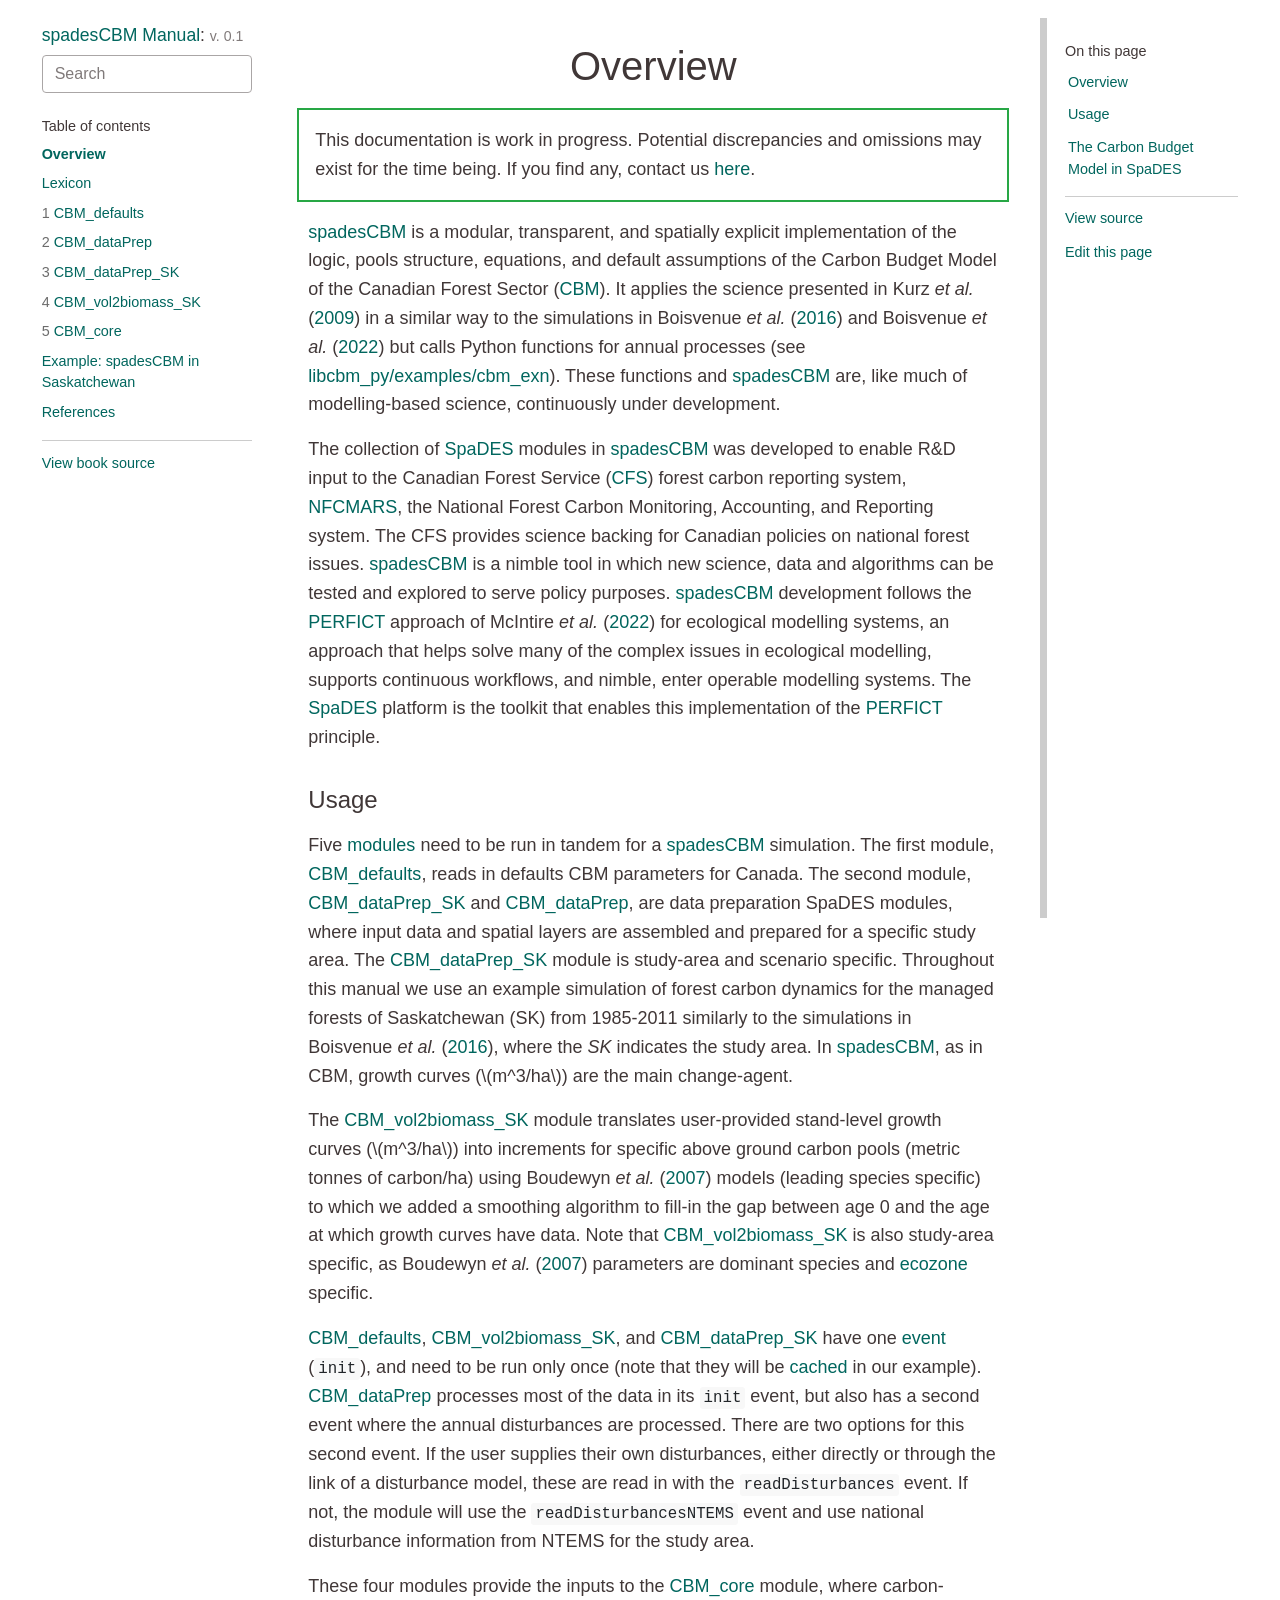
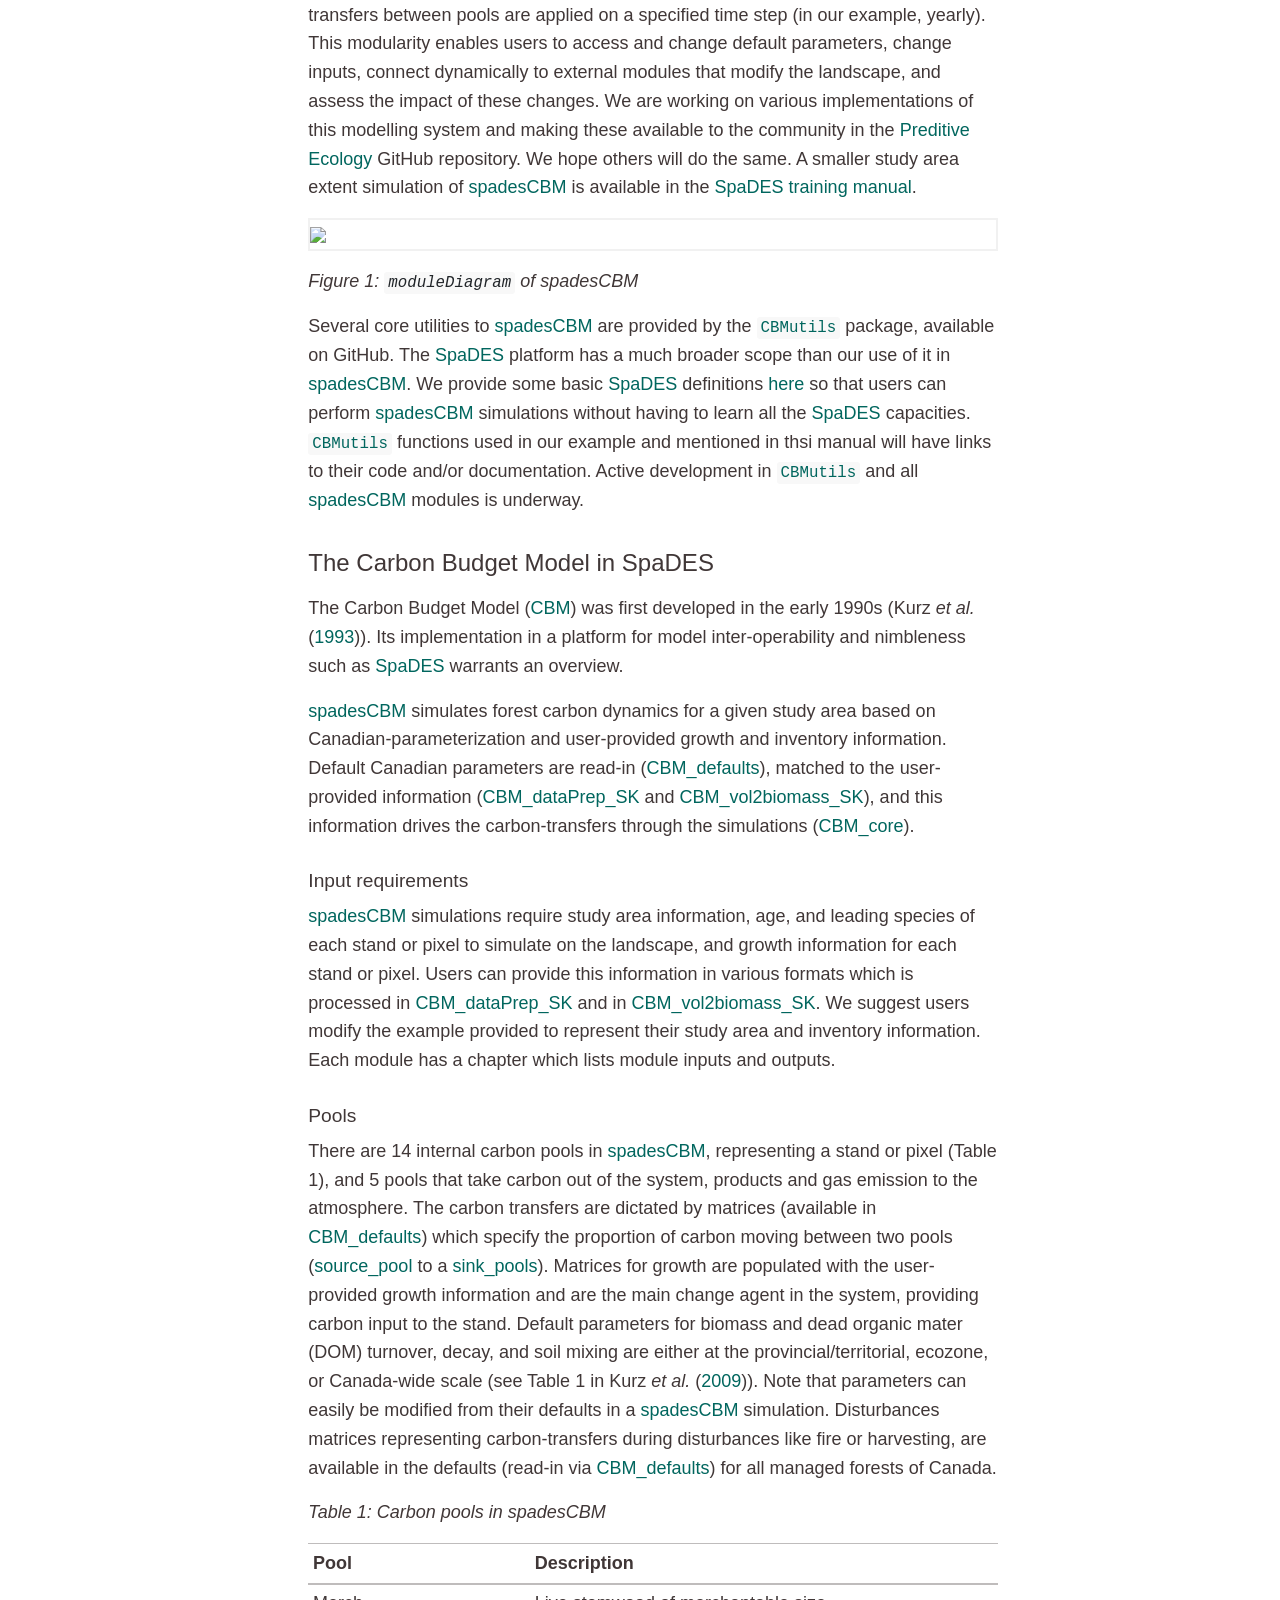
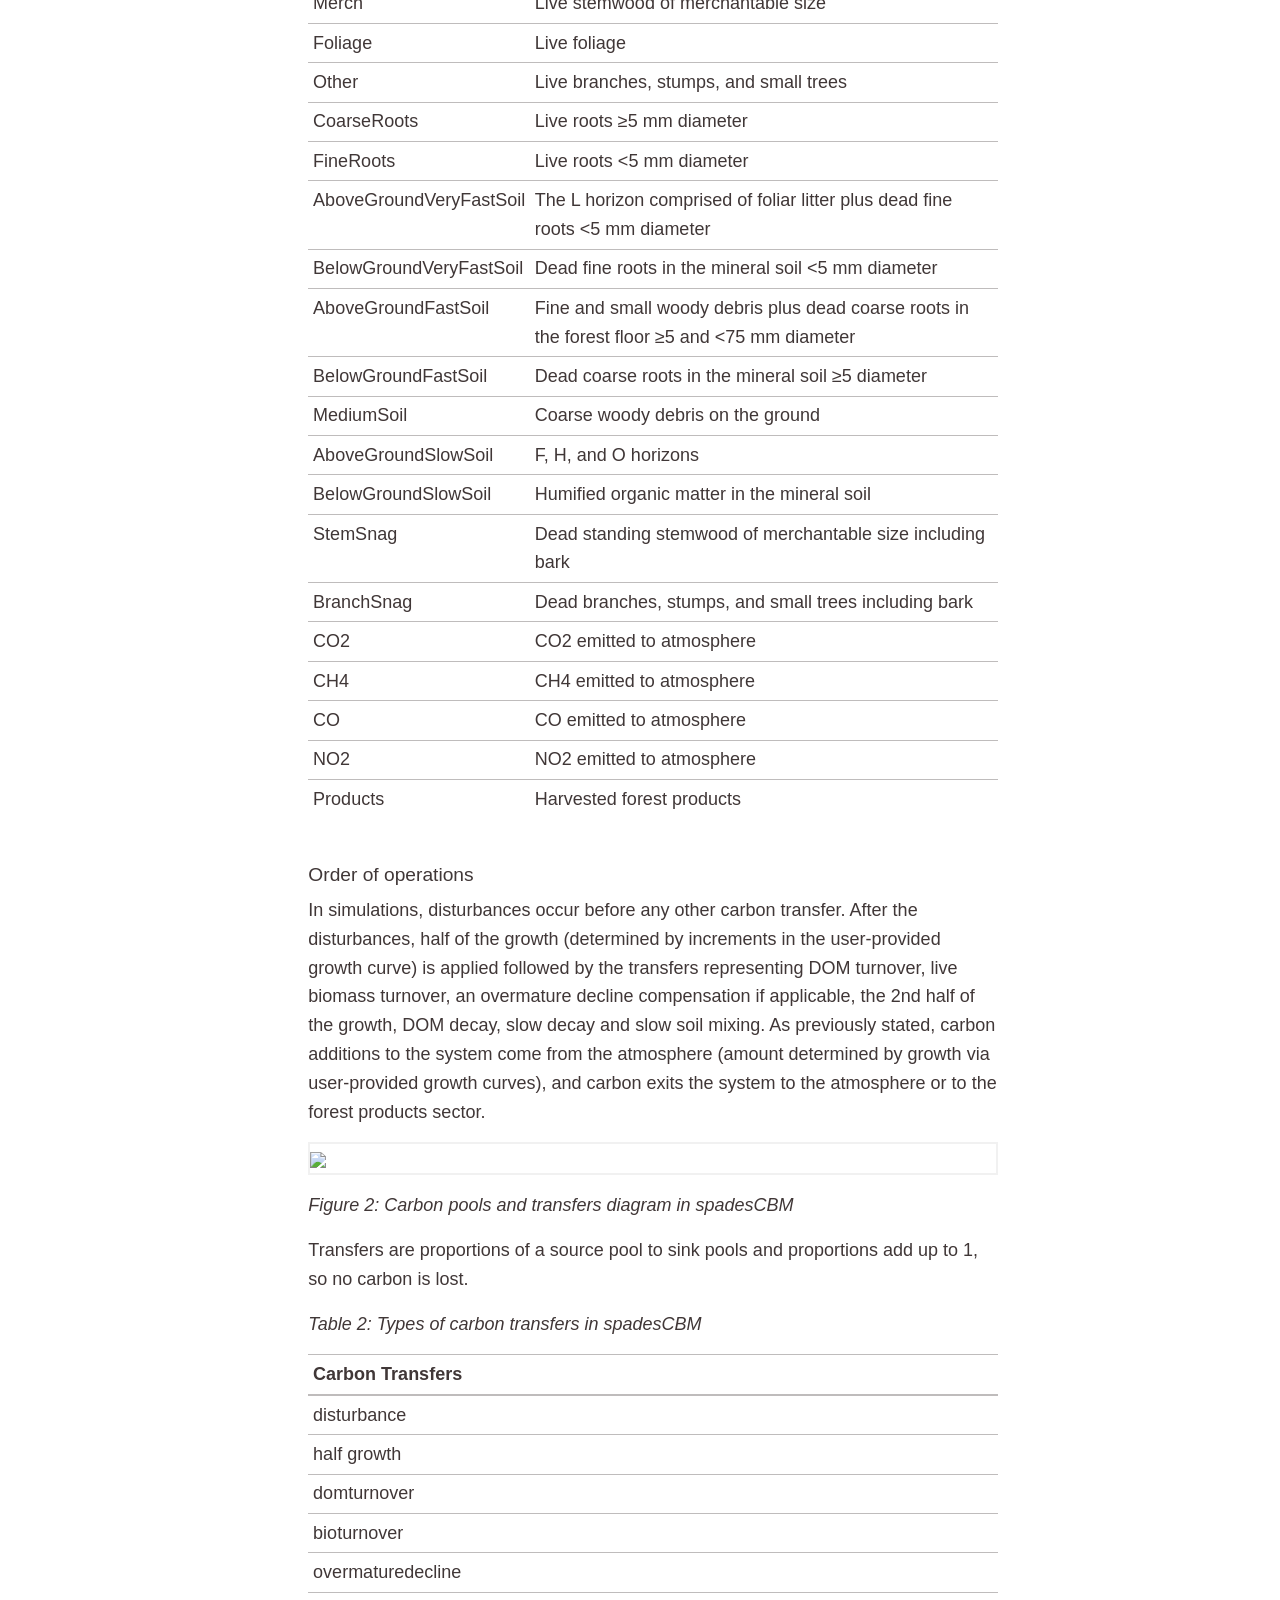
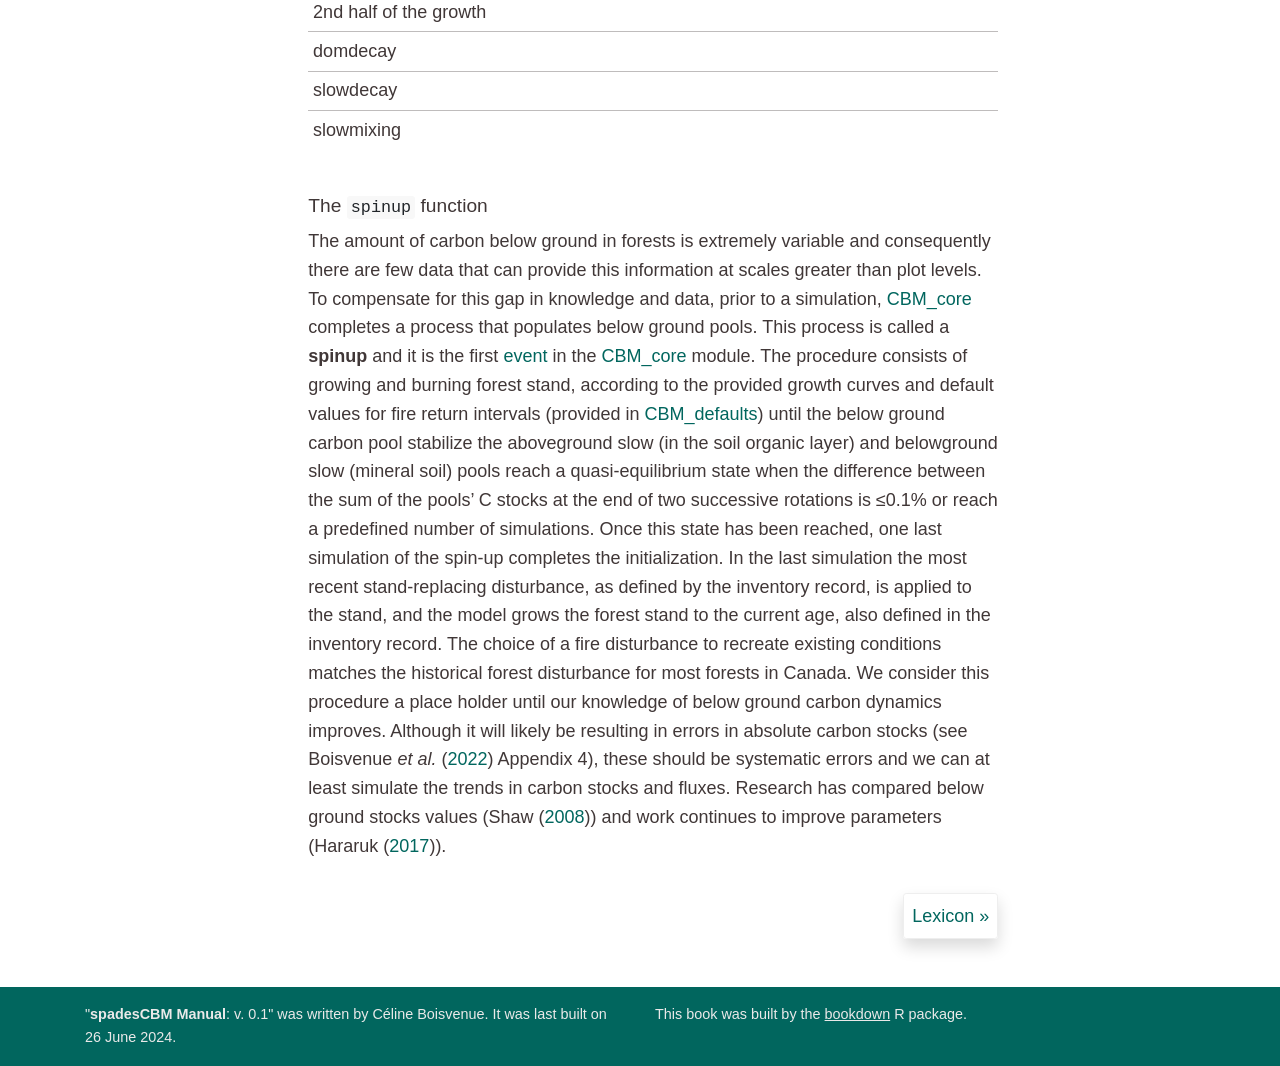
==== index.html @ 9f682f4f "Deploying to gh-pages from @ PredictiveEcology/spadesCBM@30fe0fcbd25aa87e8c97830dcb038568342f262d 🚀" ====
<!DOCTYPE html>
<html lang="en">
<head>
<meta http-equiv="Content-Type" content="text/html; charset=UTF-8">
<meta charset="utf-8">
<meta name="viewport" content="width=device-width, initial-scale=1, shrink-to-fit=no">
<title>Overview | spadesCBM Manual</title>
<meta name="author" content="Céline Boisvenue">
<meta name="generator" content="bookdown 0.45 with bs4_book()">
<meta property="og:title" content="Overview | spadesCBM Manual">
<meta property="og:type" content="book">
<meta name="twitter:card" content="summary">
<meta name="twitter:title" content="Overview | spadesCBM Manual">
<!-- JS --><script src="https://cdnjs.cloudflare.com/ajax/libs/clipboard.js/2.0.6/clipboard.min.js" integrity="sha256-inc5kl9MA1hkeYUt+EC3BhlIgyp/2jDIyBLS6k3UxPI=" crossorigin="anonymous"></script><script src="https://cdnjs.cloudflare.com/ajax/libs/fuse.js/6.4.6/fuse.js" integrity="sha512-zv6Ywkjyktsohkbp9bb45V6tEMoWhzFzXis+LrMehmJZZSys19Yxf1dopHx7WzIKxr5tK2dVcYmaCk2uqdjF4A==" crossorigin="anonymous"></script><script src="https://kit.fontawesome.com/6ecbd6c532.js" crossorigin="anonymous"></script><script src="libs/jquery-3.6.0/jquery-3.6.0.min.js"></script><meta name="viewport" content="width=device-width, initial-scale=1, shrink-to-fit=no">
<link href="libs/bootstrap-4.6.0/bootstrap.min.css" rel="stylesheet">
<script src="libs/bootstrap-4.6.0/bootstrap.bundle.min.js"></script><script src="libs/bs3compat-0.9.0/transition.js"></script><script src="libs/bs3compat-0.9.0/tabs.js"></script><script src="libs/bs3compat-0.9.0/bs3compat.js"></script><link href="libs/bs4_book-1.0.0/bs4_book.css" rel="stylesheet">
<script src="libs/bs4_book-1.0.0/bs4_book.js"></script><script src="https://cdnjs.cloudflare.com/ajax/libs/autocomplete.js/0.38.0/autocomplete.jquery.min.js" integrity="sha512-GU9ayf+66Xx2TmpxqJpliWbT5PiGYxpaG8rfnBEk1LL8l1KGkRShhngwdXK1UgqhAzWpZHSiYPc09/NwDQIGyg==" crossorigin="anonymous"></script><script src="https://cdnjs.cloudflare.com/ajax/libs/mark.js/8.11.1/mark.min.js" integrity="sha512-5CYOlHXGh6QpOFA/TeTylKLWfB3ftPsde7AnmhuitiTX4K5SqCLBeKro6sPS8ilsz1Q4NRx3v8Ko2IBiszzdww==" crossorigin="anonymous"></script><!-- CSS --><style type="text/css">
    
    div.hanging-indent{margin-left: 1.5em; text-indent: -1.5em;}
  </style>
<style type="text/css">
    /* Used with Pandoc 2.11+ new --citeproc when CSL is used */
    div.csl-bib-body { }
    div.csl-entry {
      clear: both;
          margin-bottom: 0em;
        }
    .hanging div.csl-entry {
      margin-left:2em;
      text-indent:-2em;
    }
    div.csl-left-margin {
      min-width:2em;
      float:left;
    }
    div.csl-right-inline {
      margin-left:2em;
      padding-left:1em;
    }
    div.csl-indent {
      margin-left: 2em;
    }
  </style>
<link rel="stylesheet" href="css/style.css">
<meta name="description" content="A book created with bookdown.">
<meta property="og:description" content="A book created with bookdown.">
<meta name="twitter:description" content="A book created with bookdown.">
</head>
<body data-spy="scroll" data-target="#toc">

<div class="container-fluid">
<div class="row">
  <header class="col-sm-12 col-lg-3 sidebar sidebar-book"><a class="sr-only sr-only-focusable" href="#content">Skip to main content</a>

    <div class="d-flex align-items-start justify-content-between">
      <h1>
        <a href="index.html" title="v. 0.1">spadesCBM Manual</a>:
        <small class="text-muted">v. 0.1</small>
      </h1>
      <button class="btn btn-outline-primary d-lg-none ml-2 mt-1" type="button" data-toggle="collapse" data-target="#main-nav" aria-expanded="true" aria-controls="main-nav"><i class="fas fa-bars"></i><span class="sr-only">Show table of contents</span></button>
    </div>

    <div id="main-nav" class="collapse-lg">
      <form role="search">
        <input id="search" class="form-control" type="search" placeholder="Search" aria-label="Search">
</form>

      <nav aria-label="Table of contents"><h2>Table of contents</h2>
        <ul class="book-toc list-unstyled">
<li><a class="active" href="index.html">Overview</a></li>
<li><a class="" href="lexicon.html">Lexicon</a></li>
<li><a class="" href="cbm_defaults.html"><span class="header-section-number">1</span> CBM_defaults</a></li>
<li><a class="" href="cbm_dataprep.html"><span class="header-section-number">2</span> CBM_dataPrep</a></li>
<li><a class="" href="cbm_dataprep_sk.html"><span class="header-section-number">3</span> CBM_dataPrep_SK</a></li>
<li><a class="" href="cbm_vol2biomass_sk.html"><span class="header-section-number">4</span> CBM_vol2biomass_SK</a></li>
<li><a class="" href="cbm_core.html"><span class="header-section-number">5</span> CBM_core</a></li>
<li><a class="" href="example-spadescbm-in-saskatchewan.html">Example: spadesCBM in Saskatchewan</a></li>
<li><a class="" href="references.html">References</a></li>
</ul>

        <div class="book-extra">
          <p><a id="book-repo" href="https://github.com/PredictiveEcology/spadesCBM">View book source <i class="fab fa-github"></i></a></p>
        </div>
      </nav>
</div>
  </header><main class="col-sm-12 col-md-9 col-lg-7" id="content"><!--bookdown:title:end--><!--bookdown:title:start--><div id="overview" class="section level1 unnumbered">
<h1>Overview<a class="anchor" aria-label="anchor" href="#overview"><i class="fas fa-link"></i></a>
</h1>
<div class="rmdimportant">
<p>This documentation is work in progress. Potential discrepancies and omissions may exist for the time being. If you find any, contact us <a href="%22https://github.com/PredictiveEcology/spadesCBM/issues%22">here</a>.</p>
</div>
<p><a href="https://github.com/PredictiveEcology/spadesCBM.git">spadesCBM</a> is a modular, transparent, and spatially explicit implementation of the logic, pools structure, equations, and default assumptions of the Carbon Budget Model of the Canadian Forest Sector (<a href="https://natural-resources.canada.ca/climate-change/climate-change-impacts-forests/carbon-accounting/carbon-budget-model/13107">CBM</a>). It applies the science presented in <span class="citation">Kurz <em>et al.</em> (<a href="references.html#ref-kurz2009">2009</a>)</span> in a similar way to the simulations in <span class="citation">Boisvenue <em>et al.</em> (<a href="references.html#ref-boisvenue2016">2016</a>)</span> and <span class="citation">Boisvenue <em>et al.</em> (<a href="references.html#ref-boisvenue2022">2022</a>)</span> but calls Python functions for annual processes (see <a href="https://github.com/cat-cfs/libcbm_py/tree/main/examples/cbm_exn">libcbm_py/examples/cbm_exn</a>). These functions and <a href="https://github.com/PredictiveEcology/spadesCBM.git">spadesCBM</a> are, like much of modelling-based science, continuously under development.</p>
<p>The collection of <a href="https://SpaDES.PredictiveEcology.org">SpaDES</a> modules in <a href="https://github.com/PredictiveEcology/spadesCBM.git">spadesCBM</a> was developed to enable R&amp;D input to the Canadian Forest Service (<a href="https://natural-resources.canada.ca/climate-change/climate-change-impacts-forests/carbon-budget-model">CFS</a>) forest carbon reporting system, <a href="https://natural-resources.canada.ca/climate-change/forest-carbon/canada-s-forest-carbon-reporting-system">NFCMARS</a>, the National Forest Carbon Monitoring, Accounting, and Reporting system. The CFS provides science backing for Canadian policies on national forest issues. <a href="https://github.com/PredictiveEcology/spadesCBM.git">spadesCBM</a> is a nimble tool in which new science, data and algorithms can be tested and explored to serve policy purposes. <a href="https://github.com/PredictiveEcology/spadesCBM.git">spadesCBM</a> development follows the <a href="https://predictiveecology.github.io/spadesCBM/lexicon.html#basic-structure-of-a-spades-project">PERFICT</a> approach of <span class="citation">McIntire <em>et al.</em> (<a href="references.html#ref-mcintire2022">2022</a>)</span> for ecological modelling systems, an approach that helps solve many of the complex issues in ecological modelling, supports continuous workflows, and nimble, enter operable modelling systems. The <a href="https://SpaDES.PredictiveEcology.org">SpaDES</a> platform is the toolkit that enables this implementation of the <a href="https://predictiveecology.github.io/spadesCBM/lexicon.html#basic-structure-of-a-spades-project">PERFICT</a> principle.</p>
<div id="usage" class="section level2 unnumbered">
<h2>Usage<a class="anchor" aria-label="anchor" href="#usage"><i class="fas fa-link"></i></a>
</h2>
<p>Five <a href="https://predictiveecology.github.io/spadesCBM/lexicon.html#modules">modules</a> need to be run in tandem for a <a href="https://github.com/PredictiveEcology/spadesCBM.git">spadesCBM</a> simulation.
The first module, <a href="https://github.com/PredictiveEcology/CBM_defaults.git">CBM_defaults</a>, reads in defaults CBM parameters for Canada. The second module, <a href="https://github.com/PredictiveEcology/CBM_dataPrep_SK.git">CBM_dataPrep_SK</a> and <a href="https://github.com/PredictiveEcology/CBM_dataPrep.git">CBM_dataPrep</a>, are data preparation SpaDES modules, where input data and spatial layers are assembled and prepared for a specific study area. The <a href="https://github.com/PredictiveEcology/CBM_dataPrep_SK.git">CBM_dataPrep_SK</a> module is study-area and scenario specific.
Throughout this manual we use an example simulation of forest carbon dynamics for the managed forests of Saskatchewan (SK) from 1985-2011 similarly to the simulations in <span class="citation">Boisvenue <em>et al.</em> (<a href="references.html#ref-boisvenue2016">2016</a>)</span>, where the <em>SK</em> indicates the study area.
In <a href="https://github.com/PredictiveEcology/spadesCBM.git">spadesCBM</a>, as in CBM, growth curves (<span class="math inline">\(m^3/ha\)</span>) are the main change-agent.</p>
<p>The <a href="https://github.com/PredictiveEcology/CBM_vol2biomass_SK.git">CBM_vol2biomass_SK</a> module translates user-provided stand-level growth curves (<span class="math inline">\(m^3/ha\)</span>) into increments for specific above ground carbon pools (metric tonnes of carbon/ha) using <span class="citation">Boudewyn <em>et al.</em> (<a href="references.html#ref-boudewyn2007">2007</a>)</span> models (leading species specific) to which we added a smoothing algorithm to fill-in the gap between age 0 and the age at which growth curves have data.
Note that <a href="https://github.com/PredictiveEcology/CBM_vol2biomass_SK.git">CBM_vol2biomass_SK</a> is also study-area specific, as <span class="citation">Boudewyn <em>et al.</em> (<a href="references.html#ref-boudewyn2007">2007</a>)</span> parameters are dominant species and <a href="https://predictiveecology.github.io/spadesCBM/lexicon.html#ecozone-vs-spatial-unit">ecozone</a> specific.</p>
<p><a href="https://github.com/PredictiveEcology/CBM_defaults.git">CBM_defaults</a>, <a href="https://github.com/PredictiveEcology/CBM_vol2biomass_SK.git">CBM_vol2biomass_SK</a>, and <a href="https://github.com/PredictiveEcology/CBM_dataPrep_SK.git">CBM_dataPrep_SK</a> have one <a href="https://predictiveecology.github.io/spadesCBM/lexicon.html#events">event</a> (<code>init</code>), and need to be run only once (note that they will be <a href="https://predictiveecology.org/training/_book/Caching.html">cached</a> in our example). <a href="https://github.com/PredictiveEcology/CBM_dataPrep.git">CBM_dataPrep</a> processes most of the data in its <code>init</code> event, but also has a second event where the annual disturbances are processed. There are two options for this second event. If the user supplies their own disturbances, either directly or through the link of a disturbance model, these are read in with the <code>readDisturbances</code> event. If not, the module will use the <code>readDisturbancesNTEMS</code> event and use national disturbance information from NTEMS for the study area.</p>
<p>These four modules provide the inputs to the <a href="https://github.com/PredictiveEcology/CBM_core.git">CBM_core</a> module, where carbon-transfers between pools are applied on a specified time step (in our example, yearly).
This modularity enables users to access and change default parameters, change inputs, connect dynamically to external modules that modify the landscape, and assess the impact of these changes.
We are working on various implementations of this modelling system and making these available to the community in the <a href="https://github.com/PredictiveEcology">Preditive Ecology</a> GitHub repository.
We hope others will do the same.
A smaller study area extent simulation of <a href="https://github.com/PredictiveEcology/spadesCBM.git">spadesCBM</a> is available in the <a href="https://SpaDES.PredictiveEcology.org">SpaDES</a> <a href="https://predictiveecology.org/training/_book/spadesCBMDemo.html">training manual</a>.</p>
<div class="inline-figure"><img src="https://raw.githubusercontent.com/PredictiveEcology/spadesCBM/main/manual/images/spadesCBMmoduleDiagram.png" fig-align="center" width="700"></div>
<p><em>Figure 1: <code>moduleDiagram</code> of spadesCBM</em></p>
<p>Several core utilities to <a href="https://github.com/PredictiveEcology/spadesCBM.git">spadesCBM</a> are provided by the <a href="https://github.com/PredictiveEcology/CBMutils/tree/development"><code>CBMutils</code></a> package, available on GitHub. The <a href="https://SpaDES.PredictiveEcology.org">SpaDES</a> platform has a much broader scope than our use of it in <a href="https://github.com/PredictiveEcology/spadesCBM.git">spadesCBM</a>. We provide some basic <a href="https://SpaDES.PredictiveEcology.org">SpaDES</a> definitions <a href="https://predictiveecology.github.io/spadesCBM/lexicon.html">here</a> so that users can perform <a href="https://github.com/PredictiveEcology/spadesCBM.git">spadesCBM</a> simulations without having to learn all the <a href="https://SpaDES.PredictiveEcology.org">SpaDES</a> capacities. <a href="https://github.com/PredictiveEcology/CBMutils/tree/development"><code>CBMutils</code></a> functions used in our example and mentioned in thsi manual will have links to their code and/or documentation. Active development in <a href="https://github.com/PredictiveEcology/CBMutils/tree/development"><code>CBMutils</code></a> and all <a href="https://github.com/PredictiveEcology/spadesCBM.git">spadesCBM</a> modules is underway.</p>
</div>
<div id="the-carbon-budget-model-in-spades" class="section level2 unnumbered">
<h2>The Carbon Budget Model in SpaDES<a class="anchor" aria-label="anchor" href="#the-carbon-budget-model-in-spades"><i class="fas fa-link"></i></a>
</h2>
<p>The Carbon Budget Model (<a href="https://natural-resources.canada.ca/climate-change/climate-change-impacts-forests/carbon-accounting/carbon-budget-model/13107">CBM</a>) was first developed in the early 1990s (<span class="citation">Kurz <em>et al.</em> (<a href="references.html#ref-kurz1993">1993</a>)</span>). Its implementation in a platform for model inter-operability and nimbleness such as <a href="https://SpaDES.PredictiveEcology.org">SpaDES</a> warrants an overview.</p>
<p><a href="https://github.com/PredictiveEcology/spadesCBM.git">spadesCBM</a> simulates forest carbon dynamics for a given study area based on Canadian-parameterization and user-provided growth and inventory information. Default Canadian parameters are read-in (<a href="https://github.com/PredictiveEcology/CBM_defaults.git">CBM_defaults</a>), matched to the user-provided information (<a href="https://github.com/PredictiveEcology/CBM_dataPrep_SK.git">CBM_dataPrep_SK</a> and <a href="https://github.com/PredictiveEcology/CBM_vol2biomass_SK.git">CBM_vol2biomass_SK</a>), and this information drives the carbon-transfers through the simulations (<a href="https://github.com/PredictiveEcology/CBM_core.git">CBM_core</a>).</p>
<div id="input-requirements" class="section level3 unnumbered">
<h3>Input requirements<a class="anchor" aria-label="anchor" href="#input-requirements"><i class="fas fa-link"></i></a>
</h3>
<p><a href="https://github.com/PredictiveEcology/spadesCBM.git">spadesCBM</a> simulations require study area information, age, and leading species of each stand or pixel to simulate on the landscape, and growth information for each stand or pixel. Users can provide this information in various formats which is processed in <a href="https://github.com/PredictiveEcology/CBM_dataPrep_SK.git">CBM_dataPrep_SK</a> and in <a href="https://github.com/PredictiveEcology/CBM_vol2biomass_SK.git">CBM_vol2biomass_SK</a>. We suggest users modify the example provided to represent their study area and inventory information. Each module has a chapter which lists module inputs and outputs.</p>
</div>
<div id="pools" class="section level3 unnumbered">
<h3>Pools<a class="anchor" aria-label="anchor" href="#pools"><i class="fas fa-link"></i></a>
</h3>
<p>There are 14 internal carbon pools in <a href="https://github.com/PredictiveEcology/spadesCBM.git">spadesCBM</a>, representing a stand or pixel (Table 1), and 5 pools that take carbon out of the system, products and gas emission to the atmosphere. The carbon transfers are dictated by matrices (available in <a href="https://github.com/PredictiveEcology/CBM_defaults.git">CBM_defaults</a>) which specify the proportion of carbon moving between two pools (<a href="https://predictiveecology.github.io/spadesCBM/lexicon.html#source_pool-and-sink_pool">source_pool</a> to a <a href="https://predictiveecology.github.io/spadesCBM/lexicon.html#source_pool-and-sink_pool">sink_pools</a>). Matrices for growth are populated with the user-provided growth information and are the main change agent in the system, providing carbon input to the stand. Default parameters for biomass and dead organic mater (DOM) turnover, decay, and soil mixing are either at the provincial/territorial, ecozone, or Canada-wide scale (see Table 1 in <span class="citation">Kurz <em>et al.</em> (<a href="references.html#ref-kurz2009">2009</a>)</span>). Note that parameters can easily be modified from their defaults in a <a href="https://github.com/PredictiveEcology/spadesCBM.git">spadesCBM</a> simulation. Disturbances matrices representing carbon-transfers during disturbances like fire or harvesting, are available in the defaults (read-in via <a href="https://github.com/PredictiveEcology/CBM_defaults.git">CBM_defaults</a>) for all managed forests of Canada.</p>
<p><em>Table 1: Carbon pools in spadesCBM</em></p>
<div class="inline-table"><table class="table table-sm">
<colgroup>
<col width="30%">
<col width="69%">
</colgroup>
<thead><tr class="header">
<th>Pool</th>
<th>Description</th>
</tr></thead>
<tbody>
<tr class="odd">
<td>Merch</td>
<td>Live stemwood of merchantable size</td>
</tr>
<tr class="even">
<td>Foliage</td>
<td>Live foliage</td>
</tr>
<tr class="odd">
<td>Other</td>
<td>Live branches, stumps, and small trees</td>
</tr>
<tr class="even">
<td>CoarseRoots</td>
<td>Live roots ≥5 mm diameter</td>
</tr>
<tr class="odd">
<td>FineRoots</td>
<td>Live roots &lt;5 mm diameter</td>
</tr>
<tr class="even">
<td>AboveGroundVeryFastSoil</td>
<td>The L horizon comprised of foliar litter plus dead fine roots &lt;5 mm diameter</td>
</tr>
<tr class="odd">
<td>BelowGroundVeryFastSoil</td>
<td>Dead fine roots in the mineral soil &lt;5 mm diameter</td>
</tr>
<tr class="even">
<td>AboveGroundFastSoil</td>
<td>Fine and small woody debris plus dead coarse roots in the forest floor ≥5 and &lt;75 mm diameter</td>
</tr>
<tr class="odd">
<td>BelowGroundFastSoil</td>
<td>Dead coarse roots in the mineral soil ≥5 diameter</td>
</tr>
<tr class="even">
<td>MediumSoil</td>
<td>Coarse woody debris on the ground</td>
</tr>
<tr class="odd">
<td>AboveGroundSlowSoil</td>
<td>F, H, and O horizons</td>
</tr>
<tr class="even">
<td>BelowGroundSlowSoil</td>
<td>Humified organic matter in the mineral soil</td>
</tr>
<tr class="odd">
<td>StemSnag</td>
<td>Dead standing stemwood of merchantable size including bark</td>
</tr>
<tr class="even">
<td>BranchSnag</td>
<td>Dead branches, stumps, and small trees including bark</td>
</tr>
<tr class="odd">
<td>CO2</td>
<td>CO2 emitted to atmosphere</td>
</tr>
<tr class="even">
<td>CH4</td>
<td>CH4 emitted to atmosphere</td>
</tr>
<tr class="odd">
<td>CO</td>
<td>CO emitted to atmosphere</td>
</tr>
<tr class="even">
<td>NO2</td>
<td>NO2 emitted to atmosphere</td>
</tr>
<tr class="odd">
<td>Products</td>
<td>Harvested forest products</td>
</tr>
</tbody>
</table></div>
</div>
<div id="order-of-operations" class="section level3 unnumbered">
<h3>Order of operations<a class="anchor" aria-label="anchor" href="#order-of-operations"><i class="fas fa-link"></i></a>
</h3>
<p>In simulations, disturbances occur before any other carbon transfer. After the disturbances, half of the growth (determined by increments in the user-provided growth curve) is applied followed by the transfers representing DOM turnover, live biomass turnover, an overmature decline compensation if applicable, the 2nd half of the growth, DOM decay, slow decay and slow soil mixing. As previously stated, carbon additions to the system come from the atmosphere (amount determined by growth via user-provided growth curves), and carbon exits the system to the atmosphere or to the forest products sector.</p>
<div class="inline-figure"><img src="https://raw.githubusercontent.com/PredictiveEcology/spadesCBM/main/manual/images/cbm_ppt_edited.png" fig-align="center" width="700"></div>
<p><em>Figure 2: Carbon pools and transfers diagram in spadesCBM</em></p>
<p>Transfers are proportions of a source pool to sink pools and proportions add up to 1, so no carbon is lost.</p>
<p><em>Table 2: Types of carbon transfers in spadesCBM</em></p>
<div class="inline-table"><table class="table table-sm">
<thead><tr class="header">
<th>Carbon Transfers</th>
</tr></thead>
<tbody>
<tr class="odd">
<td>disturbance</td>
</tr>
<tr class="even">
<td>half growth</td>
</tr>
<tr class="odd">
<td>domturnover</td>
</tr>
<tr class="even">
<td>bioturnover</td>
</tr>
<tr class="odd">
<td>overmaturedecline</td>
</tr>
<tr class="even">
<td>2nd half of the growth</td>
</tr>
<tr class="odd">
<td>domdecay</td>
</tr>
<tr class="even">
<td>slowdecay</td>
</tr>
<tr class="odd">
<td>slowmixing</td>
</tr>
</tbody>
</table></div>
</div>
<div id="the-spinup-function" class="section level3 unnumbered">
<h3>The <code>spinup</code> function<a class="anchor" aria-label="anchor" href="#the-spinup-function"><i class="fas fa-link"></i></a>
</h3>
<p>The amount of carbon below ground in forests is extremely variable and consequently there are few data that can provide this information at scales greater than plot levels. To compensate for this gap in knowledge and data, prior to a simulation, <a href="https://github.com/PredictiveEcology/CBM_core.git">CBM_core</a> completes a process that populates below ground pools. This process is called a <strong>spinup</strong> and it is the first <a href="SpaDES%20speak">event</a> in the <a href="https://github.com/PredictiveEcology/CBM_core.git">CBM_core</a> module. The procedure consists of growing and burning forest stand, according to the provided growth curves and default values for fire return intervals (provided in <a href="https://github.com/PredictiveEcology/CBM_defaults.git">CBM_defaults</a>) until the below ground carbon pool stabilize the aboveground slow (in the soil organic layer) and belowground slow (mineral soil) pools reach a quasi-equilibrium state when the difference between the sum of the pools’ C stocks at the end of two successive rotations is ≤0.1% or reach a predefined number of simulations. Once this state has been reached, one last simulation of the spin-up completes the initialization. In the last simulation the most recent stand-replacing disturbance, as defined by the inventory record, is applied to the stand, and the model grows the forest stand to the current age, also defined in the inventory record. The choice of a fire disturbance to recreate existing conditions matches the historical forest disturbance for most forests in Canada. We consider this procedure a place holder until our knowledge of below ground carbon dynamics improves. Although it will likely be resulting in errors in absolute carbon stocks (see <span class="citation">Boisvenue <em>et al.</em> (<a href="references.html#ref-boisvenue2022">2022</a>)</span> Appendix 4), these should be systematic errors and we can at least simulate the trends in carbon stocks and fluxes. Research has compared below ground stocks values (<span class="citation">Shaw (<a href="references.html#ref-shaw2008">2008</a>)</span>) and work continues to improve parameters (<span class="citation">Hararuk (<a href="references.html#ref-hararuk2017">2017</a>)</span>).</p>

</div>
</div>
</div>
  <div class="chapter-nav">
<div class="empty"></div>
<div class="next"><a href="lexicon.html">Lexicon</a></div>
</div></main><div class="col-md-3 col-lg-2 d-none d-md-block sidebar sidebar-chapter">
    <nav id="toc" data-toggle="toc" aria-label="On this page"><h2>On this page</h2>
      <ul class="nav navbar-nav">
<li><a class="nav-link" href="#overview">Overview</a></li>
<li><a class="nav-link" href="#usage">Usage</a></li>
<li>
<a class="nav-link" href="#the-carbon-budget-model-in-spades">The Carbon Budget Model in SpaDES</a><ul class="nav navbar-nav">
<li><a class="nav-link" href="#input-requirements">Input requirements</a></li>
<li><a class="nav-link" href="#pools">Pools</a></li>
<li><a class="nav-link" href="#order-of-operations">Order of operations</a></li>
<li><a class="nav-link" href="#the-spinup-function">The spinup function</a></li>
</ul>
</li>
</ul>

      <div class="book-extra">
        <ul class="list-unstyled">
<li><a id="book-source" href="https://github.com/PredictiveEcology/spadesCBM/blob/main/index.Rmd">View source <i class="fab fa-github"></i></a></li>
          <li><a id="book-edit" href="https://github.com/PredictiveEcology/spadesCBM/edit/main/index.Rmd">Edit this page <i class="fab fa-github"></i></a></li>
        </ul>
</div>
    </nav>
</div>

</div>
</div> <!-- .container -->

<footer class="bg-primary text-light mt-5"><div class="container"><div class="row">

  <div class="col-12 col-md-6 mt-3">
    <p>"<strong>spadesCBM Manual</strong>: v. 0.1" was written by Céline Boisvenue. It was last built on 26 June 2024.</p>
  </div>

  <div class="col-12 col-md-6 mt-3">
    <p>This book was built by the <a class="text-light" href="https://bookdown.org">bookdown</a> R package.</p>
  </div>

</div></div>
</footer><!-- dynamically load mathjax for compatibility with self-contained --><script>
  (function () {
    var script = document.createElement("script");
    script.type = "text/javascript";
    var src = "true";
    if (src === "" || src === "true") src = "https://cdnjs.cloudflare.com/ajax/libs/mathjax/2.7.9/latest.js?config=TeX-MML-AM_CHTML";
    if (location.protocol !== "file:")
      if (/^https?:/.test(src))
        src = src.replace(/^https?:/, '');
    script.src = src;
    document.getElementsByTagName("head")[0].appendChild(script);
  })();
</script><script type="text/x-mathjax-config">const popovers = document.querySelectorAll('a.footnote-ref[data-toggle="popover"]');
for (let popover of popovers) {
  const div = document.createElement('div');
  div.setAttribute('style', 'position: absolute; top: 0, left:0; width:0, height:0, overflow: hidden; visibility: hidden;');
  div.innerHTML = popover.getAttribute('data-content');

  var has_math = div.querySelector("span.math");
  if (has_math) {
    document.body.appendChild(div);
    MathJax.Hub.Queue(["Typeset", MathJax.Hub, div]);
    MathJax.Hub.Queue(function() {
      popover.setAttribute('data-content', div.innerHTML);
      document.body.removeChild(div);
    })
  }
}
</script>
</body>
</html>
---- libs/bs4_book-1.0.0/bs4_book.css ----
/* Page structure ----------------------------------------------------------

+-----+-----------------+------+--------------+
|     | sidebar-chapter | main | sidebar-book |
+=====+=================+======+==============+
| sml | 12 (collapsed)  | 12   | -            |
| md  | 12 (collapsed)  | 9    | 3            |
| lg  | 3               | 7    | 2            |
+-----+-----------------+------+--------------+

Side uses container-fluid so we set up some additional breakpoints, to ensure
that the columns never get too wide, either individually or collectively.

*/


@media (min-width: 1200px) {
  .container-fluid {
    max-width: 95rem;
  }
  .container-fluid .row {
    justify-content: space-evenly;
  }
  .container-fluid main {
    max-width: 45rem;
  }
  .sidebar {
    max-width: 15rem;
  }

  /* Increase font-size for very wide devices */
  body {
    font-size: 18px
  }
}

main {margin-top: 1rem;}

@media (max-width: 991.98px) {
  .sidebar {
    max-width: 100%;
  }

  .collapse-lg {
    display: none;
    padding: 1rem;
    border-radius: 0.2rem;
    background: #fafafa;
    margin-top: 0.5rem;
    margin-bottom: 1rem;
    box-shadow: 5px 5px 10px rgba(0.1, 0.1, 0.1, 0.5);
    border: 1px solid var(--primary);
  }
  .book-toc {
    column-count: 2;
  }
  .sidebar-book, main {
    padding-left: 1rem;
  }
  .sidebar-book {
    margin-top: 1rem;
  }
}
@media (min-width: 992px) {
  .collapse-lg {
    display: block !important;
  }
}
.collapse-lg.show {
  display: block;
}

@media (min-width: 768px) {
  .sidebar-chapter {
    position: sticky;
    max-height: 100vh;
    top: 0;
    overflow-y: auto;
  }
}

@media (min-width: 992px) {
  .sidebar-book {
    position: sticky;
    max-height: 100vh;
    top: 0;
    overflow-y: auto;
  }
}

/* Chapter nav ----------------------------------------- */

.chapter-nav {
  display: flex;
  justify-content: space-between;
  margin-top: 2rem;
}
.chapter-nav .prev, .chapter-nav .next {
  padding: 0.5rem;
  border: 1px solid #eee;
  border-radius: 0.2rem;
  box-shadow: 0 .5rem 1rem rgba(0,0,0,.15);
}
.chapter-nav .empty {
  border: none;
}
.chapter-nav .prev a:before {
  content: "« ";
}
.chapter-nav .next a:after {
  content: " »";
}

/* Sidebar ------------------------------------------------------ */

.sidebar h1, .sidebar h2 {
  margin-top: 1.5rem;
  margin-bottom: 0.5rem;
}
.sidebar h1 {
  font-size: 1.1rem;
}
@media (max-width: 991.98px) {
  .sidebar h1 {
    font-size: 1.5rem;
    margin-top: 0rem;
  }
}
.sidebar h2 {
  font-size: 0.9rem;
}

.sidebar hr {
  margin: 0 0 0.5rem 0;
}

.sidebar li {
  margin-bottom: 0.5rem;
  font-size: 0.9rem;
  line-height: 1.5;
}

.sidebar li.book-part {
  margin-top: 1rem;
}

.book-toc .active {
  font-weight: bolder;
}

.book-extra {
  border-top: 1px solid #ccc;
  margin-top: 0.5rem;
  padding-top: 0.5rem;
  font-size: 0.9rem;
}

.book-extra i {
  font-size: 1.2em;
}

/* Sticky footer ----------------------------------------- */
html, body {height: 100%}

body {
  display: flex;
  flex-direction: column;
}
.container-fluid {
  flex: 1 0 auto;
}
footer {
  flex-shrink: 0;
  font-size: 0.9rem;

}
footer a {
  text-decoration: underline;
}

/* Scrollspy --------------------------------------------- */

nav[data-toggle="toc"] .nav > li {
  margin-bottom: calc(0.5rem - 3px);
}

nav[data-toggle="toc"] .nav > li > a {
  padding: 3px;
  display: block;
}

nav[data-toggle="toc"] .nav > li > a:hover {
  text-decoration: underline;
}

nav[data-toggle="toc"] .nav a.nav-link.active,
nav[data-toggle="toc"] .nav .nav-link.active > li > a {
  background-color: #eee;
}

/* Nav: second level (shown on .active) */
nav[data-toggle="toc"] .nav-link + ul {
  display: none;
}
nav[data-toggle="toc"] .nav-link.active + ul {
  margin-top: 3px;
  display: block;
}

nav[data-toggle="toc"] .nav .nav > li {
  margin-bottom: 0;
}
nav[data-toggle="toc"] .nav .nav > li > a {
  margin-left: 10px;
}
/* Figures -------------------------------------------- */

.figure, .inline-figure {
  width: 100%;
  overflow-x: auto;
}

.inline-figure {
  border: solid 2px #f1f1f1;
  margin-bottom: 1rem; /* to match <p> */
}

.figure {
  border-top: 2px solid #eee;
  border-bottom: 2px solid #eee;
  margin:  1.5rem -0.5rem 1rem -0.5rem;
  padding: 1.5rem    0    1rem      1rem;
}

@media (max-width: 767.98px) {
  .figure {
    margin: 1.5rem -1rem 1.5rem -1rem;
    padding: 1.5rem;
    width: 100vw;
  }
}

caption, p.caption {
  text-align: left;
  margin-top: 1rem;
  margin-bottom: 0;
  font-size: 0.9rem;
  color: #777;
}

/* Headings -------------------------------------------- */

h2 {
  margin-top: 2rem;
  margin-bottom: 1rem;
  font-size: 1.5rem;
}
h3 { margin-top: 1.5em; font-size: 1.2rem; }
h4 { margin-top: 1.5em; font-size: 1.1rem; }
h5 { margin-top: 1.5em; font-size: 1rem; }

h1, h2, h3, h4, h5 {
  line-height: 1.3;
}

.header-section-number {
  color: #6C6C6C;
  font-weight: normal;
}

.dropdown-item .header-section-number {
  position: absolute;
  width: 2rem;
  left: -1rem;
  display: block;
  text-align: right;
}

.anchor {
  font-size: max(0.5em, 1rem);
  margin-left: 0.5rem;
  display: none;
}
h1:hover .anchor,
h2:hover .anchor,
h3:hover .anchor,
h4:hover .anchor,
h5:hover .anchor,
h6:hover .anchor {
  display: inline;
}

/* Tables ---------------------------------------------- */

.inline-table {
  overflow-x: auto;
}

table.kable_wrapper td {
  vertical-align: top;
}


/* Footnotes --------------------------------------------- */

.popover {
  max-width: min(100vw, 32rem);
  font-size: 0.9rem;
  box-shadow: 4px 4px 8px rgba(0, 0, 0, 0.3);
}
.popover-body {
  padding: 0.75rem;
}
.popover-body p:last-child {
  margin-bottom: 0;
}

a.footnote-ref {
  cursor: pointer;
}

/* Search ---------------------------------------------- */

mark {
  background: linear-gradient(-100deg,
    hsla(48,92%,75%,.3),
    hsla(48,92%,75%,.7) 95%,
    hsla(48,92%,75%,.1)
  )
}

.algolia-autocomplete .aa-hint {
  color: #999;
}
.algolia-autocomplete .aa-dropdown-menu {
  width: min(100%, 20rem);
  background-color: #fff;
  border: 1px solid var(--gray);
  border-radius: 0.2rem;
  margin-top: 2px;

  max-height: 50vh;
  overflow-y: auto;
}
.algolia-autocomplete .aa-dropdown-menu .aa-suggestion {
  cursor: pointer;
  padding: 5px 4px;
  border-bottom: 1px #ddd solid;
  font-size: 0.9rem;
}
.algolia-autocomplete .aa-dropdown-menu .aa-suggestion.aa-cursor {
  background-color: #B2D7FF;
}

/* Code ------------------------------------------------ */

pre {
  position: relative;
  overflow: auto;
  border: 1px solid #eee;
  padding: 0.5rem;
  margin: 0 -0.5rem 1rem -0.5rem;
  background-image: linear-gradient(160deg,#f8f8f8 0,#f1f1f1 100%);
}

@media (max-width: 767.98px) {
  /* Make background span full width on mobile */
  .section > .sourceCode > pre {
    margin: 0 -1rem 1rem -1rem;
    padding: 0.5rem 1rem;
    width: 100vw;
  }
}

code {
  background-color: #f8f8f8;
}

pre code {
  background-color: transparent;
  word-break: normal; /* force wide blocks to scroll, not wrap */
  word-wrap: normal;
}

pre, code {
  border-radius: 0.2rem;
  color: #212529; /* match text colour */
}
code a:any-link {
  color: inherit; /* use colour from syntax highlighting */
  text-decoration: underline;
  text-decoration-color: #ccc;
}

/* copy button */

div.sourceCode {
  position: relative;
}

.btn-copy {
  position: absolute;
  top: 0rem;
  right: -0.5rem; /* coherent with pre margin rule */
}

div.sourceCode > button {
  filter: opacity(50%);
}

div.sourceCode > button:hover {
  filter: opacity(100%);
}

div.sourceCode > button > i.bi::before {
  display: inline-block;
  height: 1rem;
  width: 1rem;
  content: "";
  vertical-align: -0.125em;
  background-image: url('data:image/svg+xml,<svg xmlns="http://www.w3.org/2000/svg" width="16" height="16" fill="currentColor" viewBox="0 0 16 16"><path d="M4 1.5H3a2 2 0 0 0-2 2V14a2 2 0 0 0 2 2h10a2 2 0 0 0 2-2V3.5a2 2 0 0 0-2-2h-1v1h1a1 1 0 0 1 1 1V14a1 1 0 0 1-1 1H3a1 1 0 0 1-1-1V3.5a1 1 0 0 1 1-1h1v-1z"/><path d="M9.5 1a.5.5 0 0 1 .5.5v1a.5.5 0 0 1-.5.5h-3a.5.5 0 0 1-.5-.5v-1a.5.5 0 0 1 .5-.5h3zm-3-1A1.5 1.5 0 0 0 5 1.5v1A1.5 1.5 0 0 0 6.5 4h3A1.5 1.5 0 0 0 11 2.5v-1A1.5 1.5 0 0 0 9.5 0h-3z"/></svg>');
  background-repeat: no-repeat;
  background-size: 1rem 1rem;
}

div.sourceCode > button.btn-copy-checked > .bi::before {
  background-image: url('data:image/svg+xml,<svg xmlns="http://www.w3.org/2000/svg" width="16" height="16" fill="currentColor" viewBox="0 0 16 16"><path d="M13.854 3.646a.5.5 0 0 1 0 .708l-7 7a.5.5 0 0 1-.708 0l-3.5-3.5a.5.5 0 1 1 .708-.708L6.5 10.293l6.646-6.647a.5.5 0 0 1 .708 0z"/></svg>');
}

/* https://github.com/rstudio/distill/blob/master/inst/rmarkdown/templates/distill_article/resources/a11y.theme + https://gist.github.com/hadley/f53b6e92df20994fdabe6562d284728a */
code span.ot {color:#007faa}
code span.at {color:#7d9029}
code span.ss {color:#bb6688}
code span.an {color:#545454;}
code span.fu {color:#4254A7}
code span.st {color:#008000}
code span.cf {color:#007faa;}
code span.op {color:#696969}
code span.er {color:#ff0000;}
code span.bn {color:#a1024a}
code span.al {color:#ff0000;}
code span.va {color:#19177c}
code span.bu {color: #007faa;}
code span.ex {}
code span.pp {color:#bc7a00}
code span.in {color:#545454;}
code span.vs {color:#008000}
code span.wa {color:#545454; font-style: italic}
code span.do {color:#ba2121; font-style: italic}
code span.im {color:#007faa; font-weight: bold;}
code span.ch {color:#008000}
code span.dt {color:#aa5d00}
code span.fl {color:#a1024a}
code span.co {color:#545454}
code span.cv {color:#545454; font-style: italic}
code span.cn {color:#d91e18}
code span.sc {color:#008000}
code span.dv {color:#a1024a}
code span.kw {color:#007faa}

/* Misc typography ---------------------------------------------- */

a {
  overflow-wrap: break-word;
  word-wrap: break-word;
}

blockquote {
  border-left: 0.5rem solid #eee;
  padding-left: 0.5rem;
  margin-left: -0.5rem;
}

body {
  line-height: 1.6;
}

.smallcaps {
  font-variant: small-caps;
}

/* special callout blocks */

.rmdnote, .rmdcaution, .rmdimportant, .rmdtip, .rmdwarning {
  margin: 1rem calc(-2px - 0.5em);
  padding: 1rem;
  border: 2px solid #eee;
}

.rmdnote > *:last-child, .rmdcaution > *:last-child, .rmdimportant > *:last-child, .rmdtip > *:last-child, .rmdwarning > *:last-child {
  margin-bottom: 0;
}

@media (max-width: 767.98px) {
  .rmdnote, .rmdcaution, .rmdimportant, .rmdtip, .rmdwarning {
    margin: 1rem -1rem;
    border-width: 4px;
  }
}

.rmdnote {
  border-color: var(--primary);
}
.rmdimportant {
  border-color: var(--success);
}
.rmdcaution {
  border-color: var(--danger);
}
.rmdwarning {
  border-color: var(--warning);
}
.rmdtip {
  border-color: var(--info);
}

.rmdcaution pre, .rmdimportant pre, .rmdnote pre, .rmdtip pre, .rmdwarning pre {
  /* Make code blocks full width in rmdnote */
  margin: 0 -1rem 1rem -1rem;
  padding: 1rem;
}

.rmdcaution .btn-copy, .rmdimportant .btn-copy, .rmdnote .btn-copy, .rmdtip .btn-copy, .rmdwarning .btn-copy {
  /* Needs to be set according to margin in callout pre block */
  right: -1rem;
}

main ul {
 list-style-type: square;
}
main ol, main ul {
  padding-left: 25px;
  margin-bottom: 0;
}
main li {
  margin-bottom: 0.5rem;
}
main ol > li:first-child, main ul > li:first-child {
  margin-top: 0.5rem;
}

/* Cover image */

img.cover {
  float: right;
  margin: 0 1rem 0 1rem;
  box-shadow: 0 .5rem 1rem rgba(0,0,0,.15);
}
@media (max-width: 767.98px) {
  img.cover {
    float: none;
    display: block;
    margin: 0 auto 1rem auto;
  }
}
---- css/style.css ----
h1 {
  text-align: center;
}
p.caption {
  color: #777;
  margin-top: 10px;
}
p code {
  white-space: inherit;
}
pre {
  word-break: normal;
  word-wrap: normal;
}
pre code {
  white-space: inherit;
}


/* Sidebar formating --------------------------------------------*/

div.sidebar {
  border-left: 7px solid #ccc;
  margin: 1em 0;
  padding-left: 1em;
}

/* .book .book-body .page-wrapper .page-inner section.normal is needed
   to override the styles produced by gitbook, which are ridiculously
   overspecified. Goal of the selectors is to ensure internal "margins"
   controlled only by padding of container */

.book .book-body .page-wrapper .page-inner section.normal div.sidebar > :first-child {
  margin-top: 0;
}

.book .book-body .page-wrapper .page-inner section.normal div.sidebar > :last-child {
  margin-bottom: 0;
}
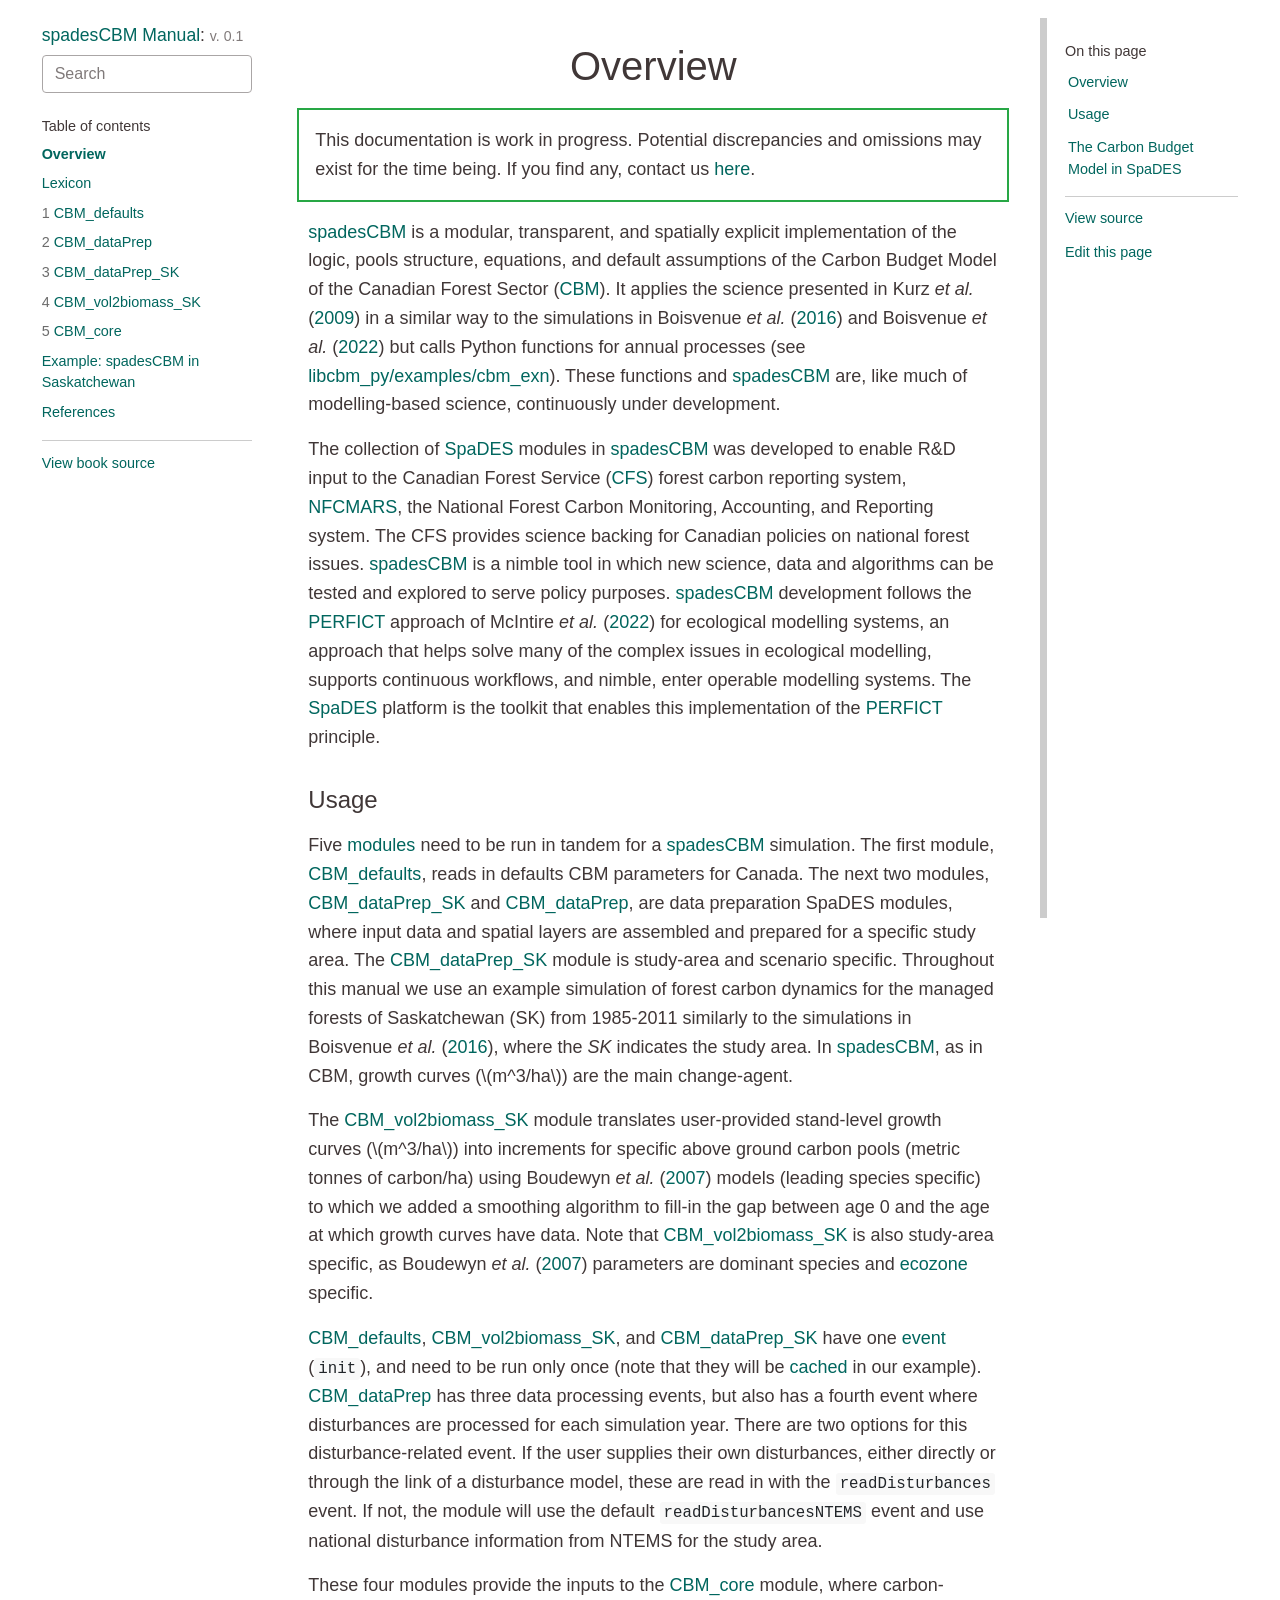
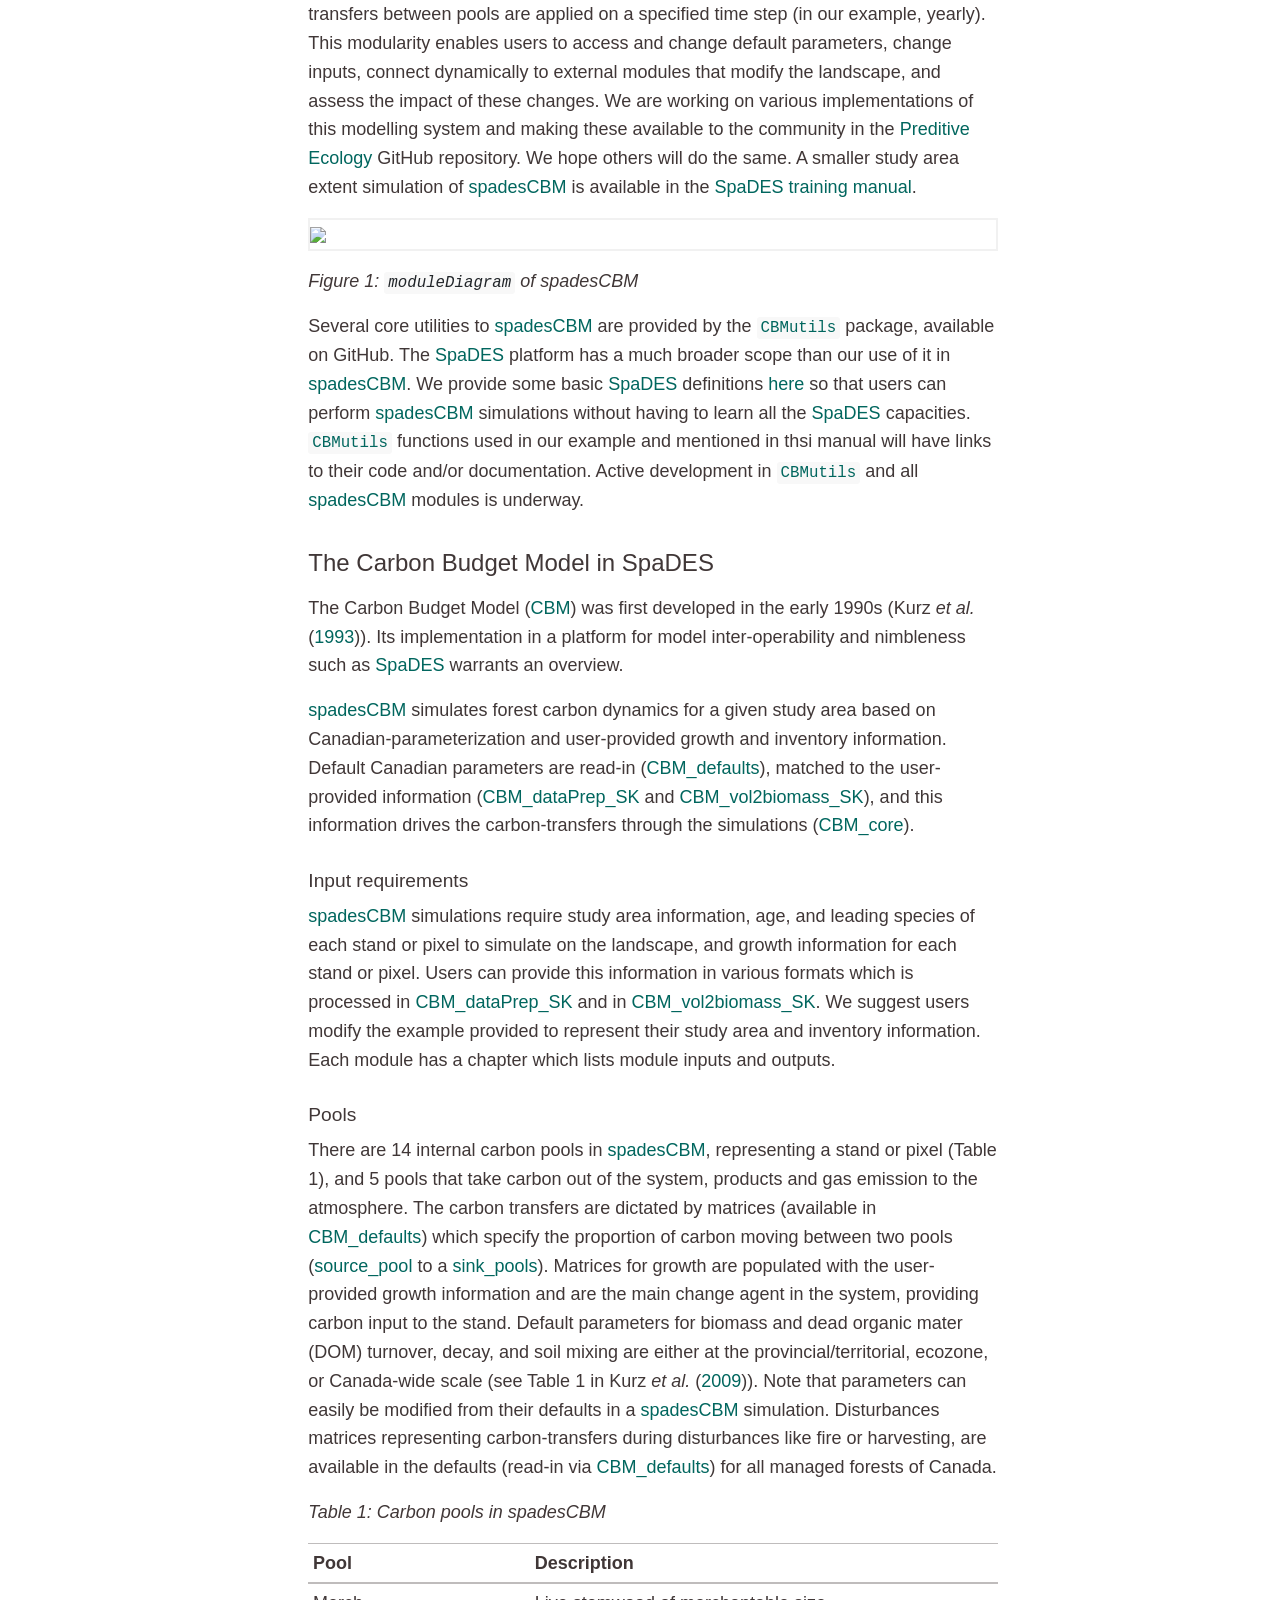
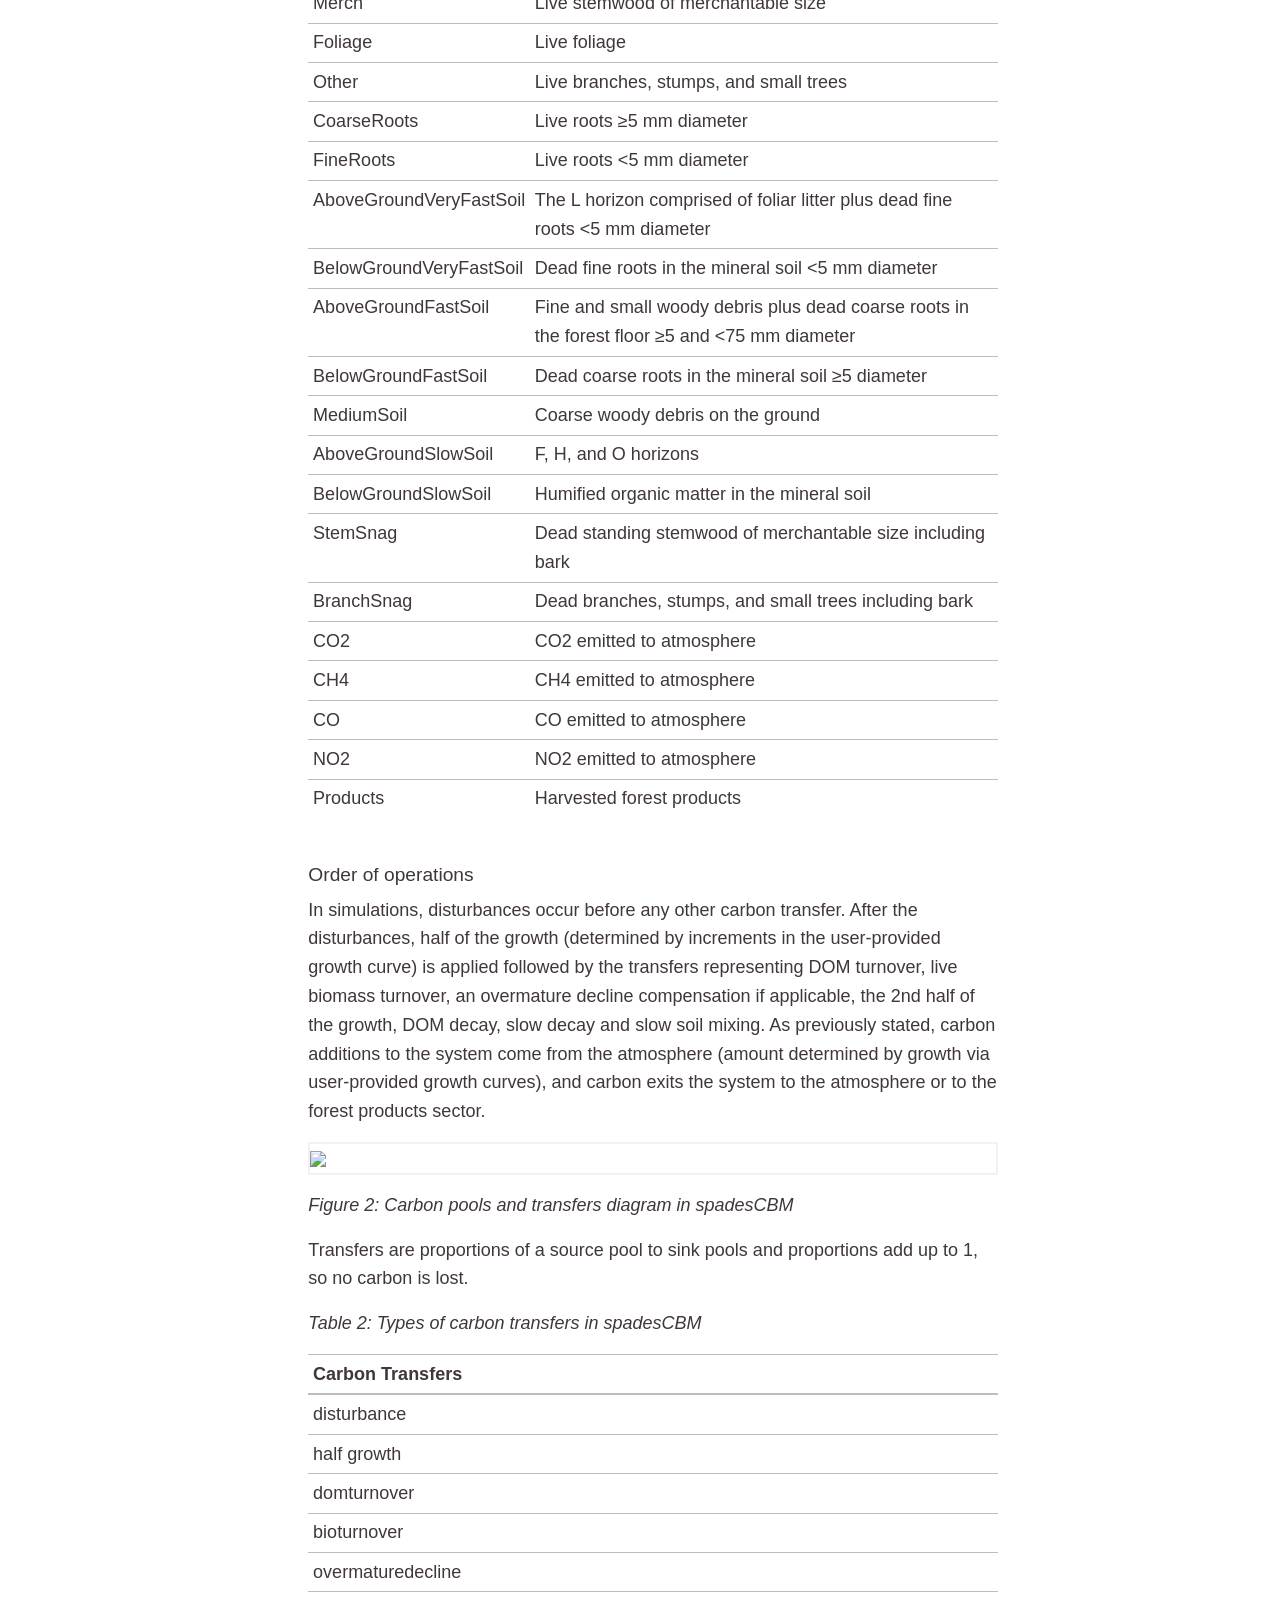
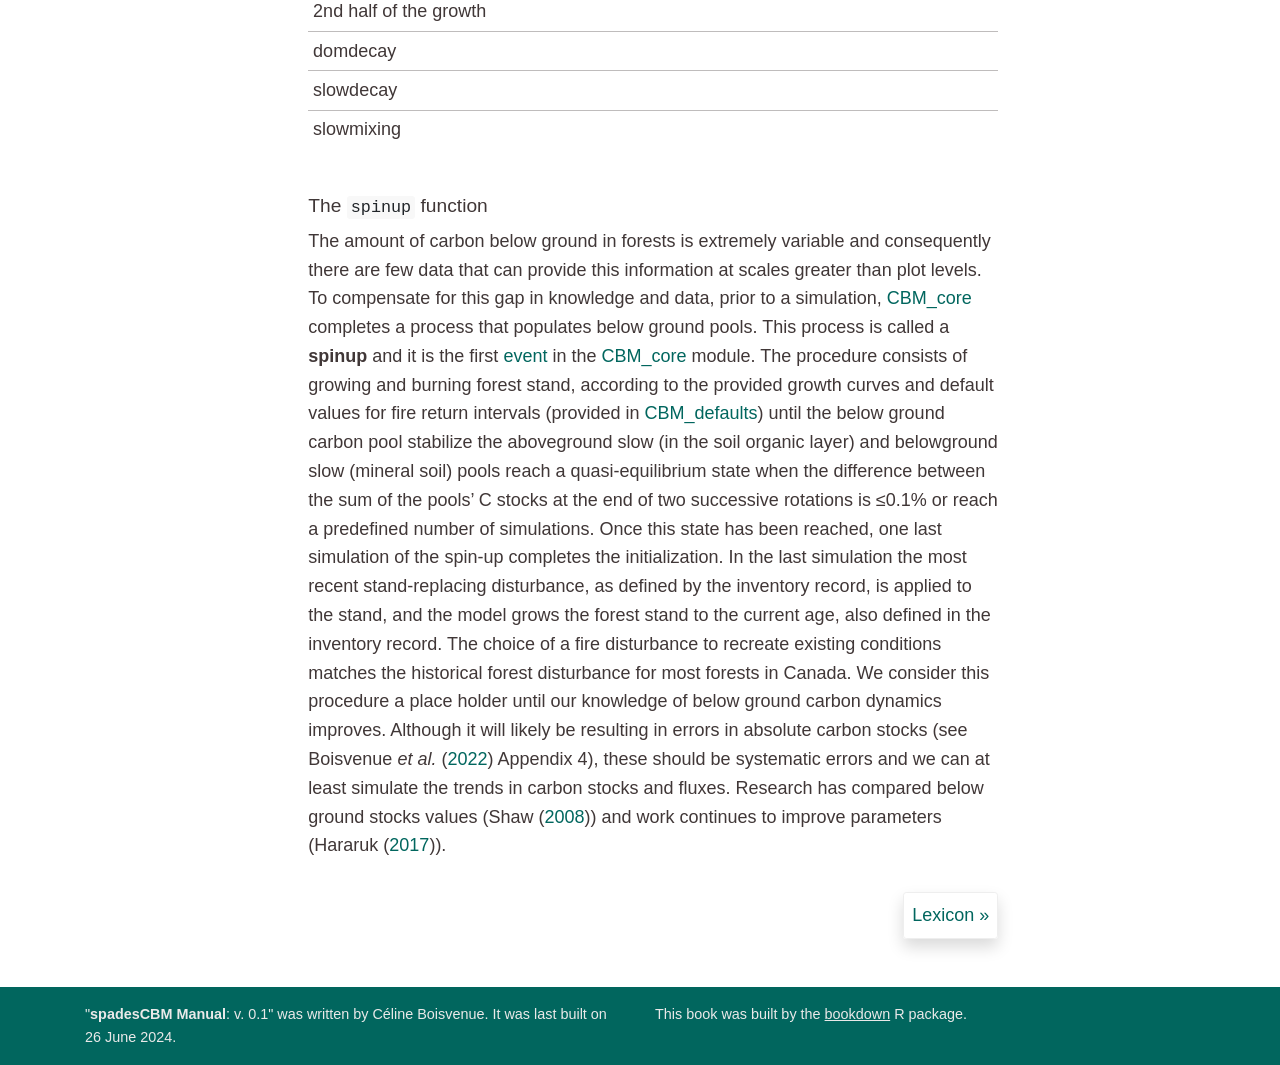
==== commit 688d4160: "Deploying to gh-pages from @ PredictiveEcology/spadesCBM@60a3dd0aea87618edecbde40710d1a20e3304141 🚀" ====
--- a/index.html
+++ b/index.html
@@ -95,12 +95,12 @@
 <h2>Usage<a class="anchor" aria-label="anchor" href="#usage"><i class="fas fa-link"></i></a>
 </h2>
 <p>Five <a href="https://predictiveecology.github.io/spadesCBM/lexicon.html#modules">modules</a> need to be run in tandem for a <a href="https://github.com/PredictiveEcology/spadesCBM.git">spadesCBM</a> simulation.
-The first module, <a href="https://github.com/PredictiveEcology/CBM_defaults.git">CBM_defaults</a>, reads in defaults CBM parameters for Canada. The second module, <a href="https://github.com/PredictiveEcology/CBM_dataPrep_SK.git">CBM_dataPrep_SK</a> and <a href="https://github.com/PredictiveEcology/CBM_dataPrep.git">CBM_dataPrep</a>, are data preparation SpaDES modules, where input data and spatial layers are assembled and prepared for a specific study area. The <a href="https://github.com/PredictiveEcology/CBM_dataPrep_SK.git">CBM_dataPrep_SK</a> module is study-area and scenario specific.
+The first module, <a href="https://github.com/PredictiveEcology/CBM_defaults.git">CBM_defaults</a>, reads in defaults CBM parameters for Canada. The next two modules, <a href="https://github.com/PredictiveEcology/CBM_dataPrep_SK.git">CBM_dataPrep_SK</a> and <a href="https://github.com/PredictiveEcology/CBM_dataPrep.git">CBM_dataPrep</a>, are data preparation SpaDES modules, where input data and spatial layers are assembled and prepared for a specific study area. The <a href="https://github.com/PredictiveEcology/CBM_dataPrep_SK.git">CBM_dataPrep_SK</a> module is study-area and scenario specific.
 Throughout this manual we use an example simulation of forest carbon dynamics for the managed forests of Saskatchewan (SK) from 1985-2011 similarly to the simulations in <span class="citation">Boisvenue <em>et al.</em> (<a href="references.html#ref-boisvenue2016">2016</a>)</span>, where the <em>SK</em> indicates the study area.
 In <a href="https://github.com/PredictiveEcology/spadesCBM.git">spadesCBM</a>, as in CBM, growth curves (<span class="math inline">\(m^3/ha\)</span>) are the main change-agent.</p>
 <p>The <a href="https://github.com/PredictiveEcology/CBM_vol2biomass_SK.git">CBM_vol2biomass_SK</a> module translates user-provided stand-level growth curves (<span class="math inline">\(m^3/ha\)</span>) into increments for specific above ground carbon pools (metric tonnes of carbon/ha) using <span class="citation">Boudewyn <em>et al.</em> (<a href="references.html#ref-boudewyn2007">2007</a>)</span> models (leading species specific) to which we added a smoothing algorithm to fill-in the gap between age 0 and the age at which growth curves have data.
 Note that <a href="https://github.com/PredictiveEcology/CBM_vol2biomass_SK.git">CBM_vol2biomass_SK</a> is also study-area specific, as <span class="citation">Boudewyn <em>et al.</em> (<a href="references.html#ref-boudewyn2007">2007</a>)</span> parameters are dominant species and <a href="https://predictiveecology.github.io/spadesCBM/lexicon.html#ecozone-vs-spatial-unit">ecozone</a> specific.</p>
-<p><a href="https://github.com/PredictiveEcology/CBM_defaults.git">CBM_defaults</a>, <a href="https://github.com/PredictiveEcology/CBM_vol2biomass_SK.git">CBM_vol2biomass_SK</a>, and <a href="https://github.com/PredictiveEcology/CBM_dataPrep_SK.git">CBM_dataPrep_SK</a> have one <a href="https://predictiveecology.github.io/spadesCBM/lexicon.html#events">event</a> (<code>init</code>), and need to be run only once (note that they will be <a href="https://predictiveecology.org/training/_book/Caching.html">cached</a> in our example). <a href="https://github.com/PredictiveEcology/CBM_dataPrep.git">CBM_dataPrep</a> processes most of the data in its <code>init</code> event, but also has a second event where the annual disturbances are processed. There are two options for this second event. If the user supplies their own disturbances, either directly or through the link of a disturbance model, these are read in with the <code>readDisturbances</code> event. If not, the module will use the <code>readDisturbancesNTEMS</code> event and use national disturbance information from NTEMS for the study area.</p>
+<p><a href="https://github.com/PredictiveEcology/CBM_defaults.git">CBM_defaults</a>, <a href="https://github.com/PredictiveEcology/CBM_vol2biomass_SK.git">CBM_vol2biomass_SK</a>, and <a href="https://github.com/PredictiveEcology/CBM_dataPrep_SK.git">CBM_dataPrep_SK</a> have one <a href="https://predictiveecology.github.io/spadesCBM/lexicon.html#events">event</a> (<code>init</code>), and need to be run only once (note that they will be <a href="https://predictiveecology.org/training/_book/Caching.html">cached</a> in our example). <a href="https://github.com/PredictiveEcology/CBM_dataPrep.git">CBM_dataPrep</a> has three data processing events, but also has a fourth event where disturbances are processed for each simulation year. There are two options for this disturbance-related event. If the user supplies their own disturbances, either directly or through the link of a disturbance model, these are read in with the <code>readDisturbances</code> event. If not, the module will use the default <code>readDisturbancesNTEMS</code> event and use national disturbance information from NTEMS for the study area.</p>
 <p>These four modules provide the inputs to the <a href="https://github.com/PredictiveEcology/CBM_core.git">CBM_core</a> module, where carbon-transfers between pools are applied on a specified time step (in our example, yearly).
 This modularity enables users to access and change default parameters, change inputs, connect dynamically to external modules that modify the landscape, and assess the impact of these changes.
 We are working on various implementations of this modelling system and making these available to the community in the <a href="https://github.com/PredictiveEcology">Preditive Ecology</a> GitHub repository.
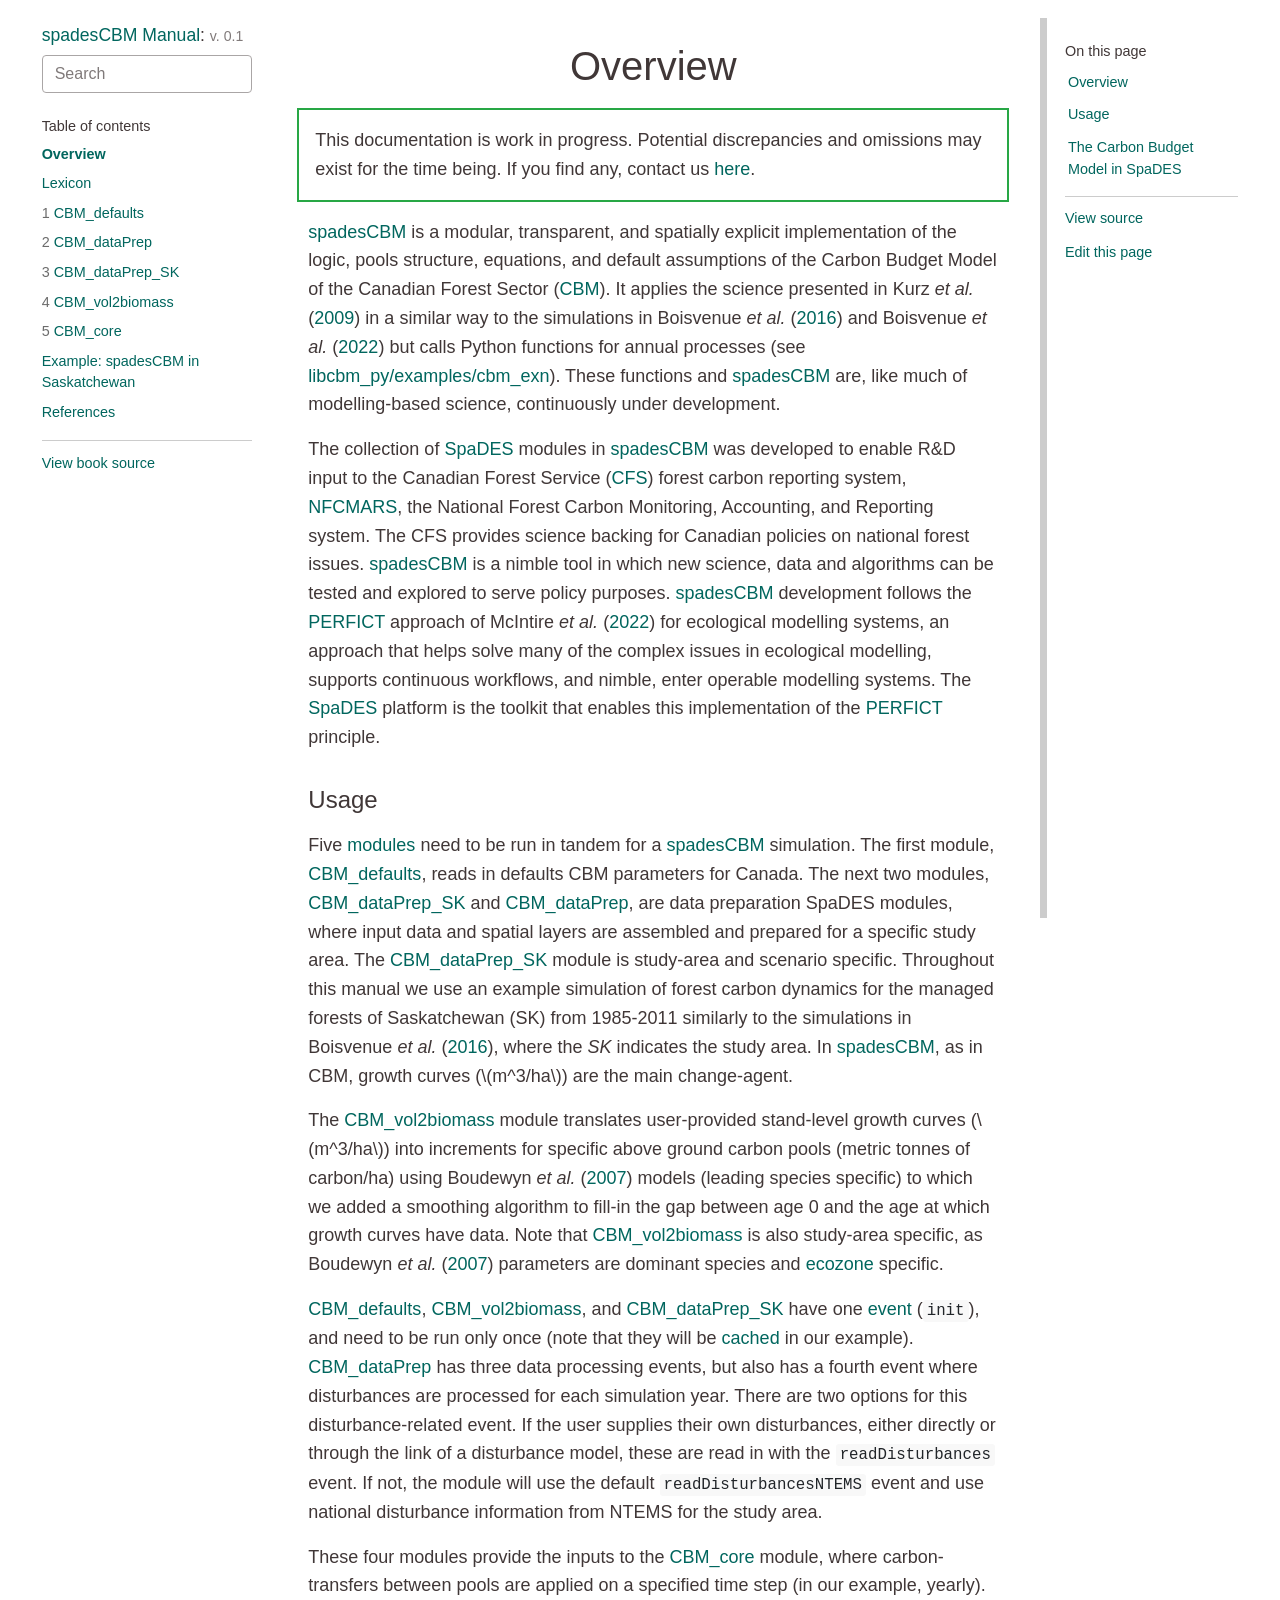
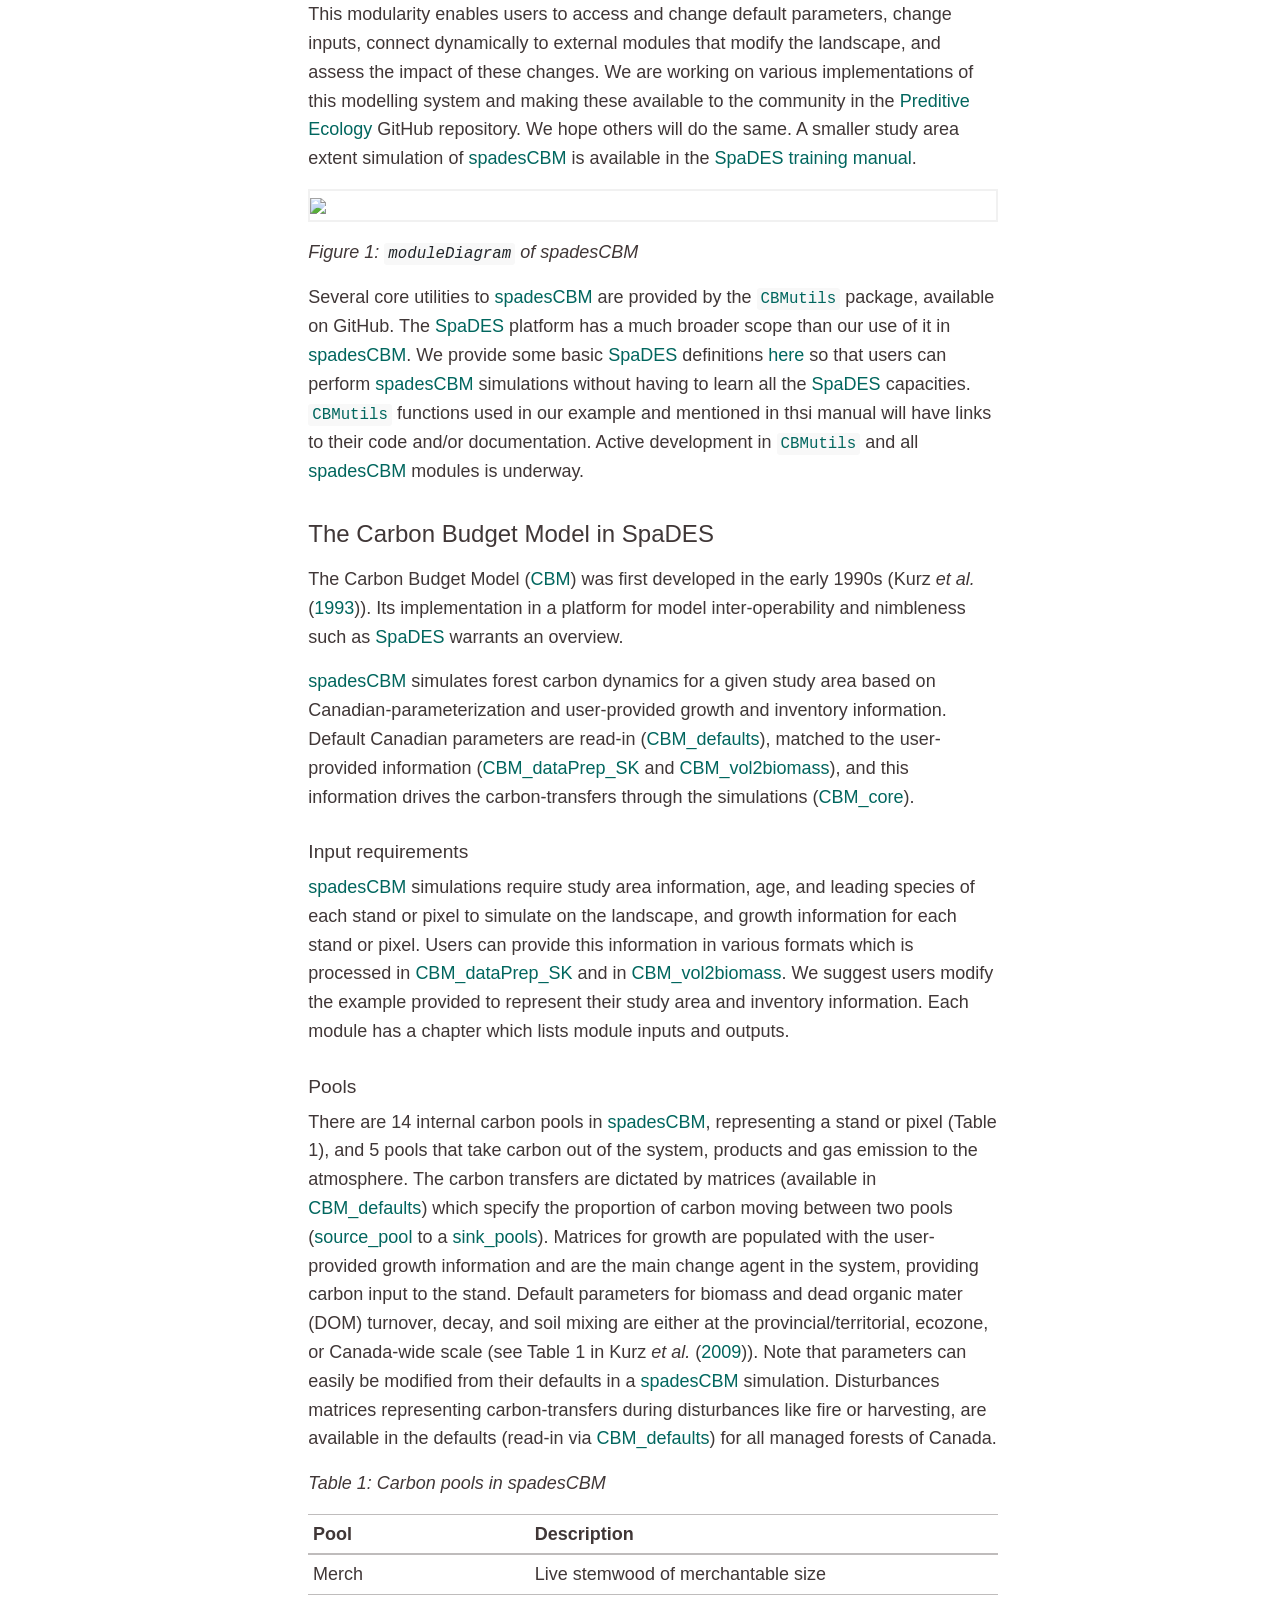
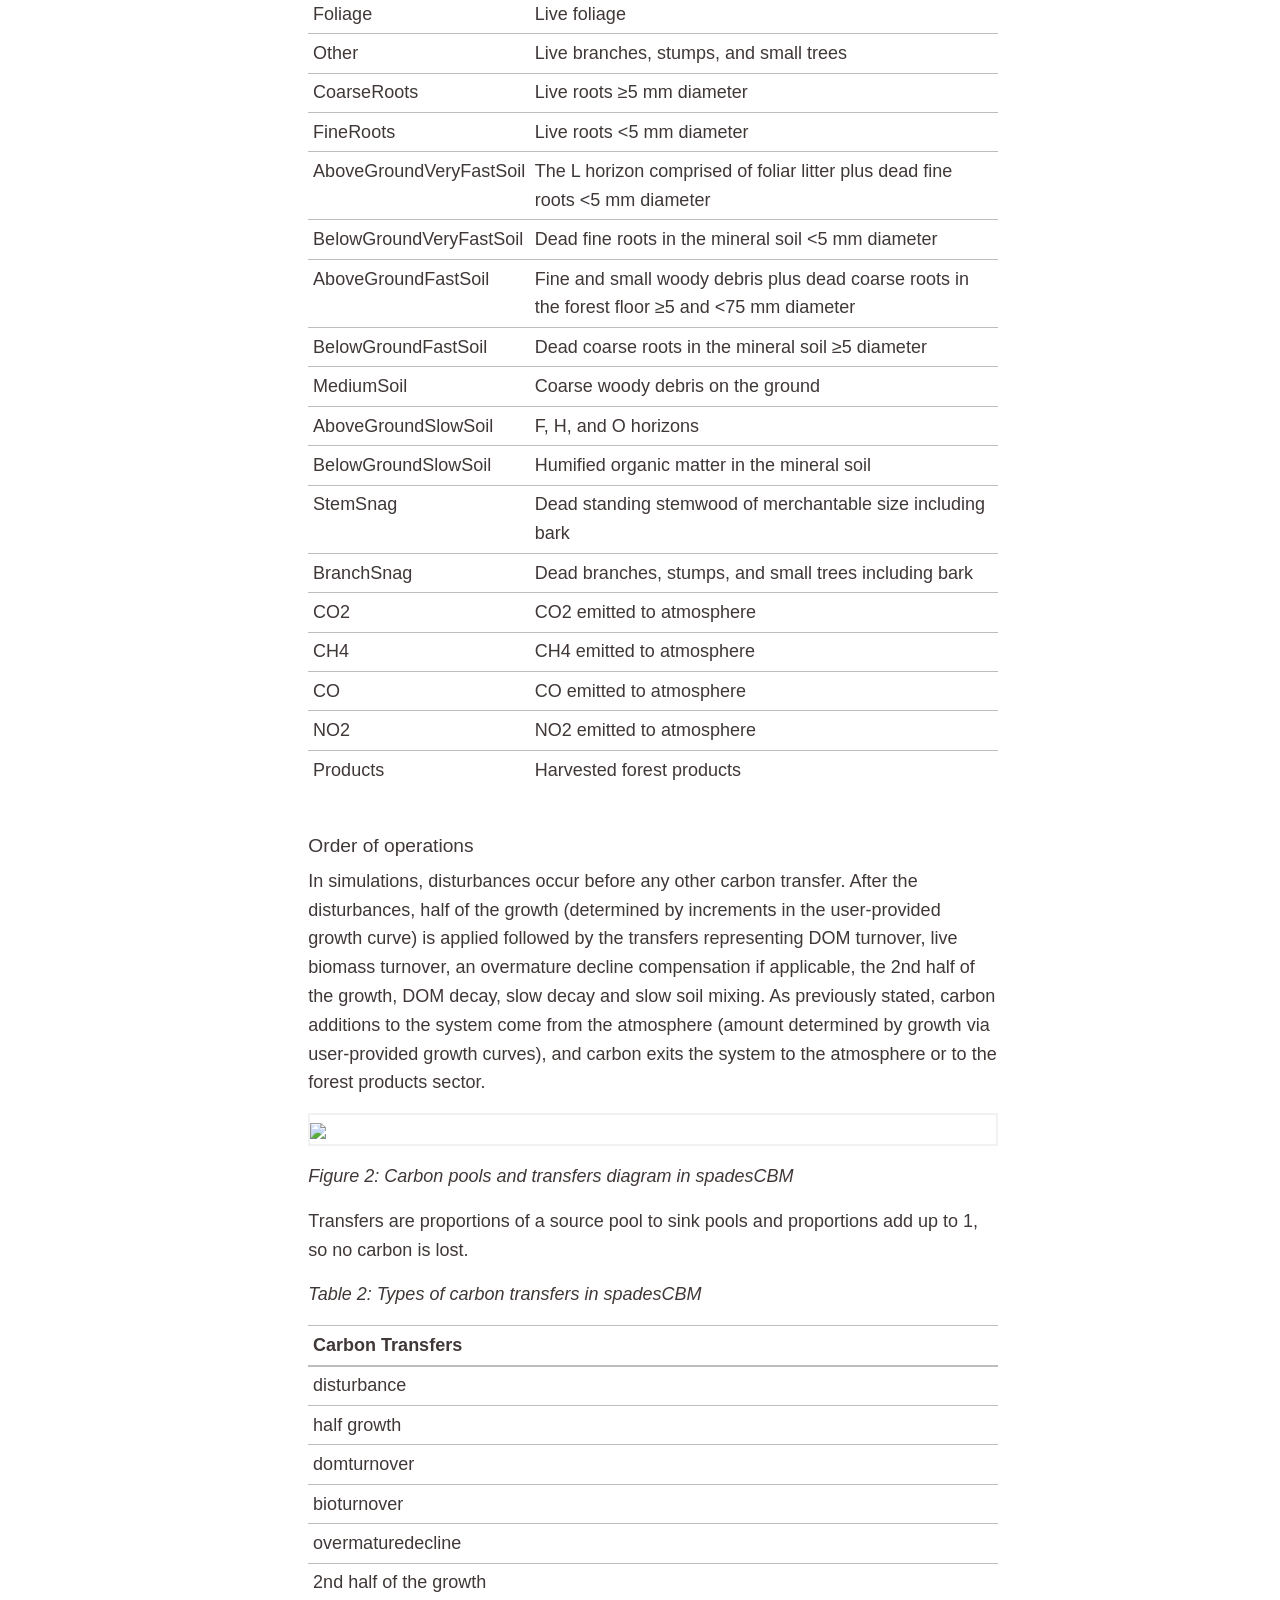
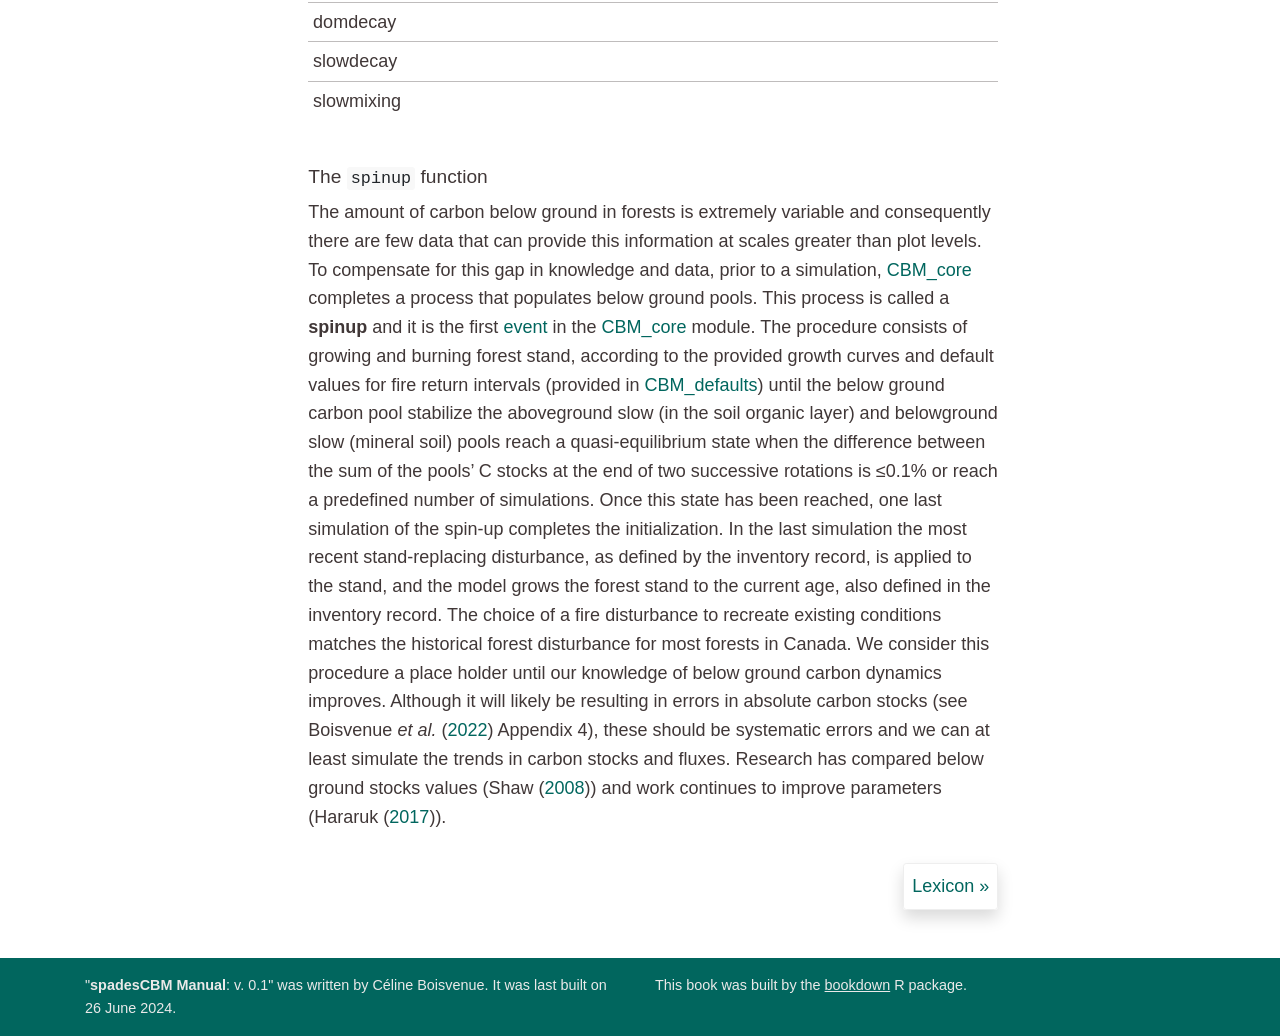
==== commit 90f46ce4: "Deploying to gh-pages from @ PredictiveEcology/spadesCBM@cf1095f0094703f99bac72ececb892a1991203ac 🚀" ====
--- a/index.html
+++ b/index.html
@@ -6,7 +6,7 @@
 <meta name="viewport" content="width=device-width, initial-scale=1, shrink-to-fit=no">
 <title>Overview | spadesCBM Manual</title>
 <meta name="author" content="Céline Boisvenue">
-<meta name="generator" content="bookdown 0.45 with bs4_book()">
+<meta name="generator" content="bookdown 0.46 with bs4_book()">
 <meta property="og:title" content="Overview | spadesCBM Manual">
 <meta property="og:type" content="book">
 <meta name="twitter:card" content="summary">
@@ -72,7 +72,7 @@
 <li><a class="" href="cbm_defaults.html"><span class="header-section-number">1</span> CBM_defaults</a></li>
 <li><a class="" href="cbm_dataprep.html"><span class="header-section-number">2</span> CBM_dataPrep</a></li>
 <li><a class="" href="cbm_dataprep_sk.html"><span class="header-section-number">3</span> CBM_dataPrep_SK</a></li>
-<li><a class="" href="cbm_vol2biomass_sk.html"><span class="header-section-number">4</span> CBM_vol2biomass_SK</a></li>
+<li><a class="" href="cbm_vol2biomass.html"><span class="header-section-number">4</span> CBM_vol2biomass</a></li>
 <li><a class="" href="cbm_core.html"><span class="header-section-number">5</span> CBM_core</a></li>
 <li><a class="" href="example-spadescbm-in-saskatchewan.html">Example: spadesCBM in Saskatchewan</a></li>
 <li><a class="" href="references.html">References</a></li>
@@ -98,9 +98,9 @@
 The first module, <a href="https://github.com/PredictiveEcology/CBM_defaults.git">CBM_defaults</a>, reads in defaults CBM parameters for Canada. The next two modules, <a href="https://github.com/PredictiveEcology/CBM_dataPrep_SK.git">CBM_dataPrep_SK</a> and <a href="https://github.com/PredictiveEcology/CBM_dataPrep.git">CBM_dataPrep</a>, are data preparation SpaDES modules, where input data and spatial layers are assembled and prepared for a specific study area. The <a href="https://github.com/PredictiveEcology/CBM_dataPrep_SK.git">CBM_dataPrep_SK</a> module is study-area and scenario specific.
 Throughout this manual we use an example simulation of forest carbon dynamics for the managed forests of Saskatchewan (SK) from 1985-2011 similarly to the simulations in <span class="citation">Boisvenue <em>et al.</em> (<a href="references.html#ref-boisvenue2016">2016</a>)</span>, where the <em>SK</em> indicates the study area.
 In <a href="https://github.com/PredictiveEcology/spadesCBM.git">spadesCBM</a>, as in CBM, growth curves (<span class="math inline">\(m^3/ha\)</span>) are the main change-agent.</p>
-<p>The <a href="https://github.com/PredictiveEcology/CBM_vol2biomass_SK.git">CBM_vol2biomass_SK</a> module translates user-provided stand-level growth curves (<span class="math inline">\(m^3/ha\)</span>) into increments for specific above ground carbon pools (metric tonnes of carbon/ha) using <span class="citation">Boudewyn <em>et al.</em> (<a href="references.html#ref-boudewyn2007">2007</a>)</span> models (leading species specific) to which we added a smoothing algorithm to fill-in the gap between age 0 and the age at which growth curves have data.
-Note that <a href="https://github.com/PredictiveEcology/CBM_vol2biomass_SK.git">CBM_vol2biomass_SK</a> is also study-area specific, as <span class="citation">Boudewyn <em>et al.</em> (<a href="references.html#ref-boudewyn2007">2007</a>)</span> parameters are dominant species and <a href="https://predictiveecology.github.io/spadesCBM/lexicon.html#ecozone-vs-spatial-unit">ecozone</a> specific.</p>
-<p><a href="https://github.com/PredictiveEcology/CBM_defaults.git">CBM_defaults</a>, <a href="https://github.com/PredictiveEcology/CBM_vol2biomass_SK.git">CBM_vol2biomass_SK</a>, and <a href="https://github.com/PredictiveEcology/CBM_dataPrep_SK.git">CBM_dataPrep_SK</a> have one <a href="https://predictiveecology.github.io/spadesCBM/lexicon.html#events">event</a> (<code>init</code>), and need to be run only once (note that they will be <a href="https://predictiveecology.org/training/_book/Caching.html">cached</a> in our example). <a href="https://github.com/PredictiveEcology/CBM_dataPrep.git">CBM_dataPrep</a> has three data processing events, but also has a fourth event where disturbances are processed for each simulation year. There are two options for this disturbance-related event. If the user supplies their own disturbances, either directly or through the link of a disturbance model, these are read in with the <code>readDisturbances</code> event. If not, the module will use the default <code>readDisturbancesNTEMS</code> event and use national disturbance information from NTEMS for the study area.</p>
+<p>The <a href="https://github.com/PredictiveEcology/CBM_vol2biomass.git">CBM_vol2biomass</a> module translates user-provided stand-level growth curves (<span class="math inline">\(m^3/ha\)</span>) into increments for specific above ground carbon pools (metric tonnes of carbon/ha) using <span class="citation">Boudewyn <em>et al.</em> (<a href="references.html#ref-boudewyn2007">2007</a>)</span> models (leading species specific) to which we added a smoothing algorithm to fill-in the gap between age 0 and the age at which growth curves have data.
+Note that <a href="https://github.com/PredictiveEcology/CBM_vol2biomass.git">CBM_vol2biomass</a> is also study-area specific, as <span class="citation">Boudewyn <em>et al.</em> (<a href="references.html#ref-boudewyn2007">2007</a>)</span> parameters are dominant species and <a href="https://predictiveecology.github.io/spadesCBM/lexicon.html#ecozone-vs-spatial-unit">ecozone</a> specific.</p>
+<p><a href="https://github.com/PredictiveEcology/CBM_defaults.git">CBM_defaults</a>, <a href="https://github.com/PredictiveEcology/CBM_vol2biomass.git">CBM_vol2biomass</a>, and <a href="https://github.com/PredictiveEcology/CBM_dataPrep_SK.git">CBM_dataPrep_SK</a> have one <a href="https://predictiveecology.github.io/spadesCBM/lexicon.html#events">event</a> (<code>init</code>), and need to be run only once (note that they will be <a href="https://predictiveecology.org/training/_book/Caching.html">cached</a> in our example). <a href="https://github.com/PredictiveEcology/CBM_dataPrep.git">CBM_dataPrep</a> has three data processing events, but also has a fourth event where disturbances are processed for each simulation year. There are two options for this disturbance-related event. If the user supplies their own disturbances, either directly or through the link of a disturbance model, these are read in with the <code>readDisturbances</code> event. If not, the module will use the default <code>readDisturbancesNTEMS</code> event and use national disturbance information from NTEMS for the study area.</p>
 <p>These four modules provide the inputs to the <a href="https://github.com/PredictiveEcology/CBM_core.git">CBM_core</a> module, where carbon-transfers between pools are applied on a specified time step (in our example, yearly).
 This modularity enables users to access and change default parameters, change inputs, connect dynamically to external modules that modify the landscape, and assess the impact of these changes.
 We are working on various implementations of this modelling system and making these available to the community in the <a href="https://github.com/PredictiveEcology">Preditive Ecology</a> GitHub repository.
@@ -114,11 +114,11 @@
 <h2>The Carbon Budget Model in SpaDES<a class="anchor" aria-label="anchor" href="#the-carbon-budget-model-in-spades"><i class="fas fa-link"></i></a>
 </h2>
 <p>The Carbon Budget Model (<a href="https://natural-resources.canada.ca/climate-change/climate-change-impacts-forests/carbon-accounting/carbon-budget-model/13107">CBM</a>) was first developed in the early 1990s (<span class="citation">Kurz <em>et al.</em> (<a href="references.html#ref-kurz1993">1993</a>)</span>). Its implementation in a platform for model inter-operability and nimbleness such as <a href="https://SpaDES.PredictiveEcology.org">SpaDES</a> warrants an overview.</p>
-<p><a href="https://github.com/PredictiveEcology/spadesCBM.git">spadesCBM</a> simulates forest carbon dynamics for a given study area based on Canadian-parameterization and user-provided growth and inventory information. Default Canadian parameters are read-in (<a href="https://github.com/PredictiveEcology/CBM_defaults.git">CBM_defaults</a>), matched to the user-provided information (<a href="https://github.com/PredictiveEcology/CBM_dataPrep_SK.git">CBM_dataPrep_SK</a> and <a href="https://github.com/PredictiveEcology/CBM_vol2biomass_SK.git">CBM_vol2biomass_SK</a>), and this information drives the carbon-transfers through the simulations (<a href="https://github.com/PredictiveEcology/CBM_core.git">CBM_core</a>).</p>
+<p><a href="https://github.com/PredictiveEcology/spadesCBM.git">spadesCBM</a> simulates forest carbon dynamics for a given study area based on Canadian-parameterization and user-provided growth and inventory information. Default Canadian parameters are read-in (<a href="https://github.com/PredictiveEcology/CBM_defaults.git">CBM_defaults</a>), matched to the user-provided information (<a href="https://github.com/PredictiveEcology/CBM_dataPrep_SK.git">CBM_dataPrep_SK</a> and <a href="https://github.com/PredictiveEcology/CBM_vol2biomass.git">CBM_vol2biomass</a>), and this information drives the carbon-transfers through the simulations (<a href="https://github.com/PredictiveEcology/CBM_core.git">CBM_core</a>).</p>
 <div id="input-requirements" class="section level3 unnumbered">
 <h3>Input requirements<a class="anchor" aria-label="anchor" href="#input-requirements"><i class="fas fa-link"></i></a>
 </h3>
-<p><a href="https://github.com/PredictiveEcology/spadesCBM.git">spadesCBM</a> simulations require study area information, age, and leading species of each stand or pixel to simulate on the landscape, and growth information for each stand or pixel. Users can provide this information in various formats which is processed in <a href="https://github.com/PredictiveEcology/CBM_dataPrep_SK.git">CBM_dataPrep_SK</a> and in <a href="https://github.com/PredictiveEcology/CBM_vol2biomass_SK.git">CBM_vol2biomass_SK</a>. We suggest users modify the example provided to represent their study area and inventory information. Each module has a chapter which lists module inputs and outputs.</p>
+<p><a href="https://github.com/PredictiveEcology/spadesCBM.git">spadesCBM</a> simulations require study area information, age, and leading species of each stand or pixel to simulate on the landscape, and growth information for each stand or pixel. Users can provide this information in various formats which is processed in <a href="https://github.com/PredictiveEcology/CBM_dataPrep_SK.git">CBM_dataPrep_SK</a> and in <a href="https://github.com/PredictiveEcology/CBM_vol2biomass.git">CBM_vol2biomass</a>. We suggest users modify the example provided to represent their study area and inventory information. Each module has a chapter which lists module inputs and outputs.</p>
 </div>
 <div id="pools" class="section level3 unnumbered">
 <h3>Pools<a class="anchor" aria-label="anchor" href="#pools"><i class="fas fa-link"></i></a>
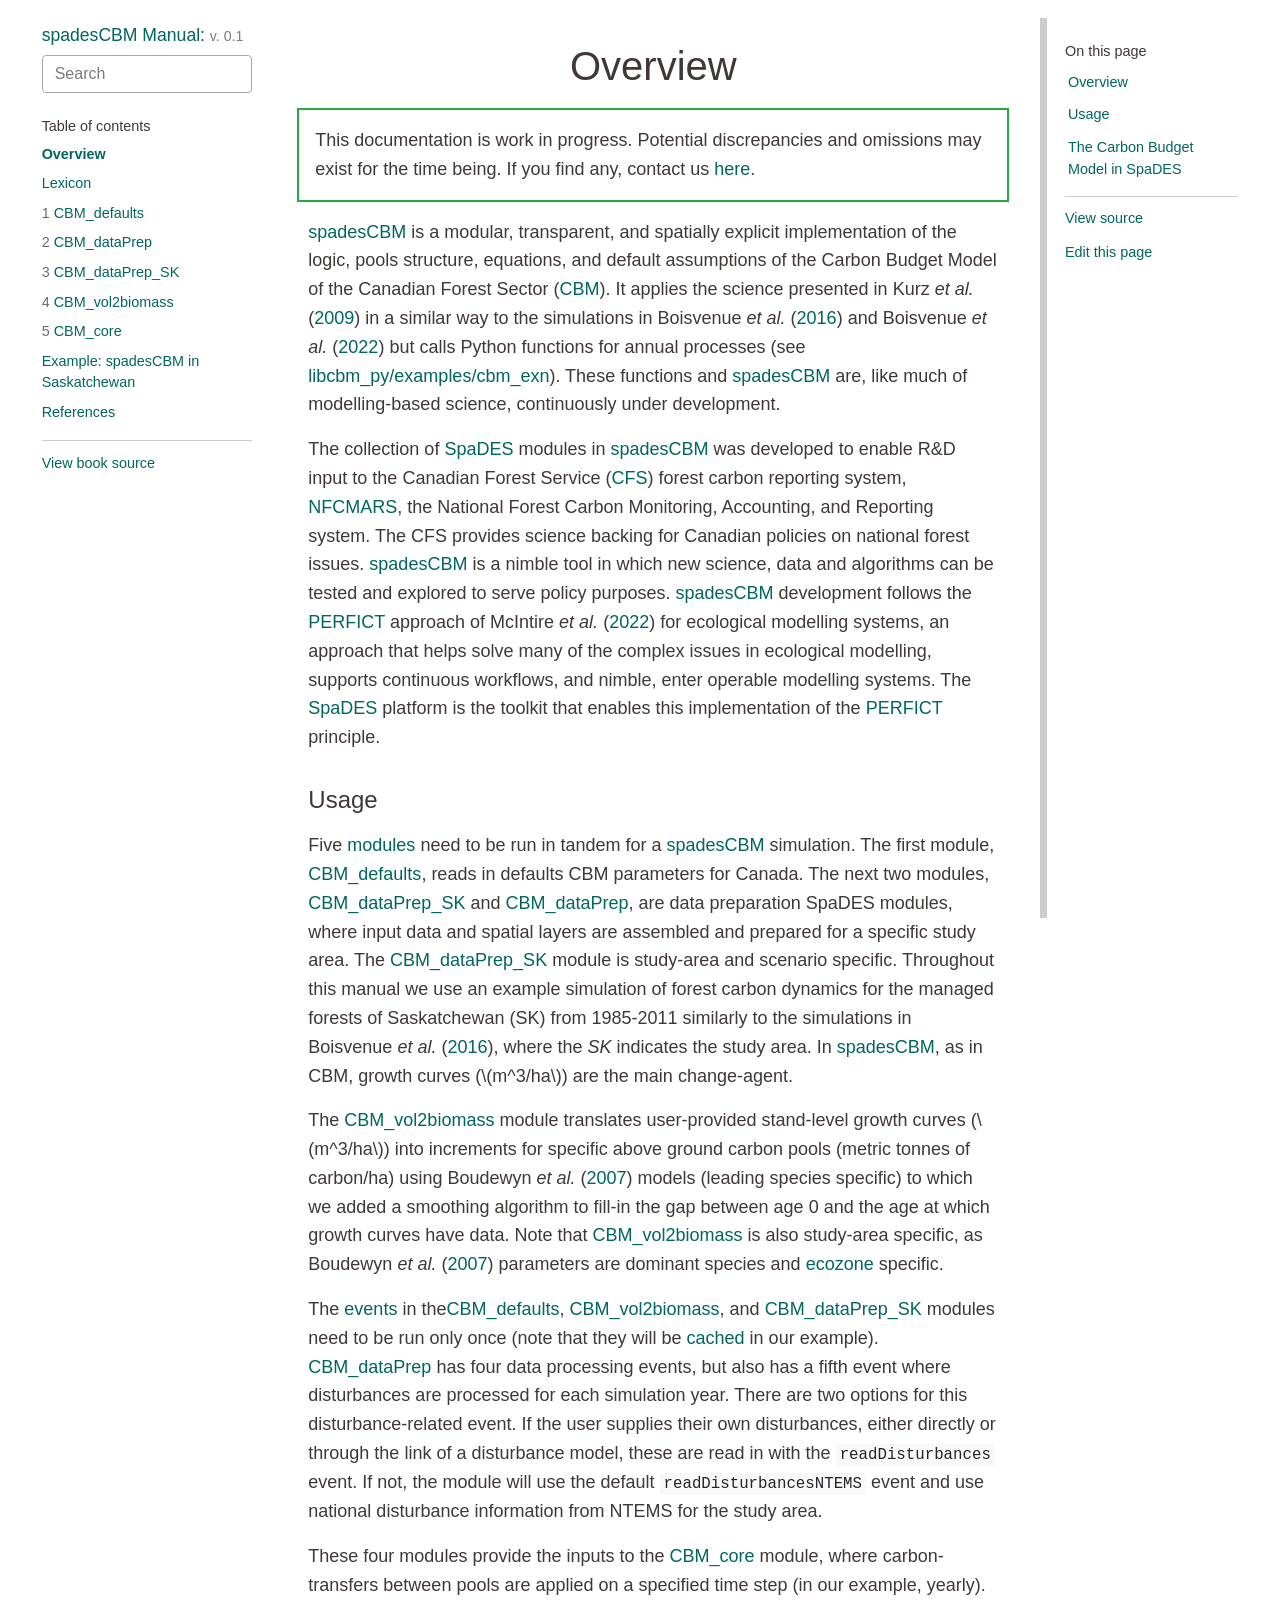
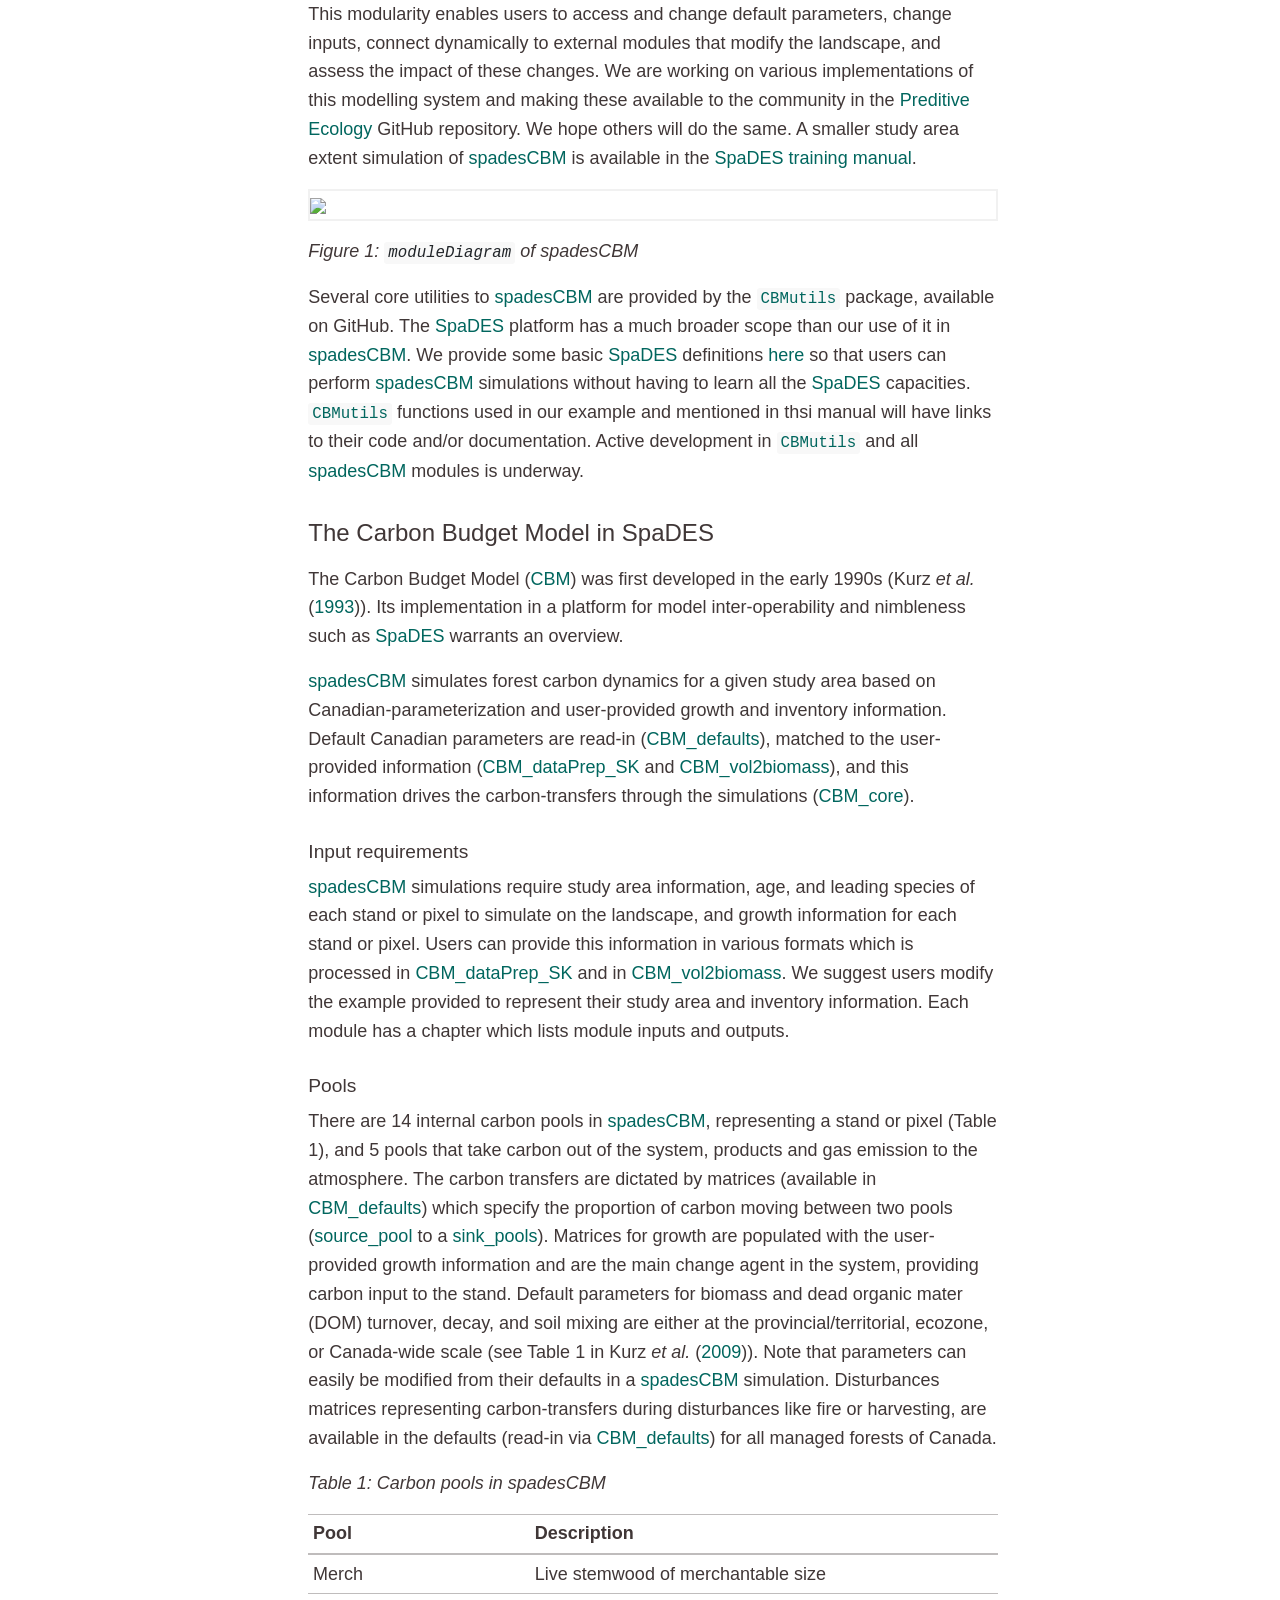
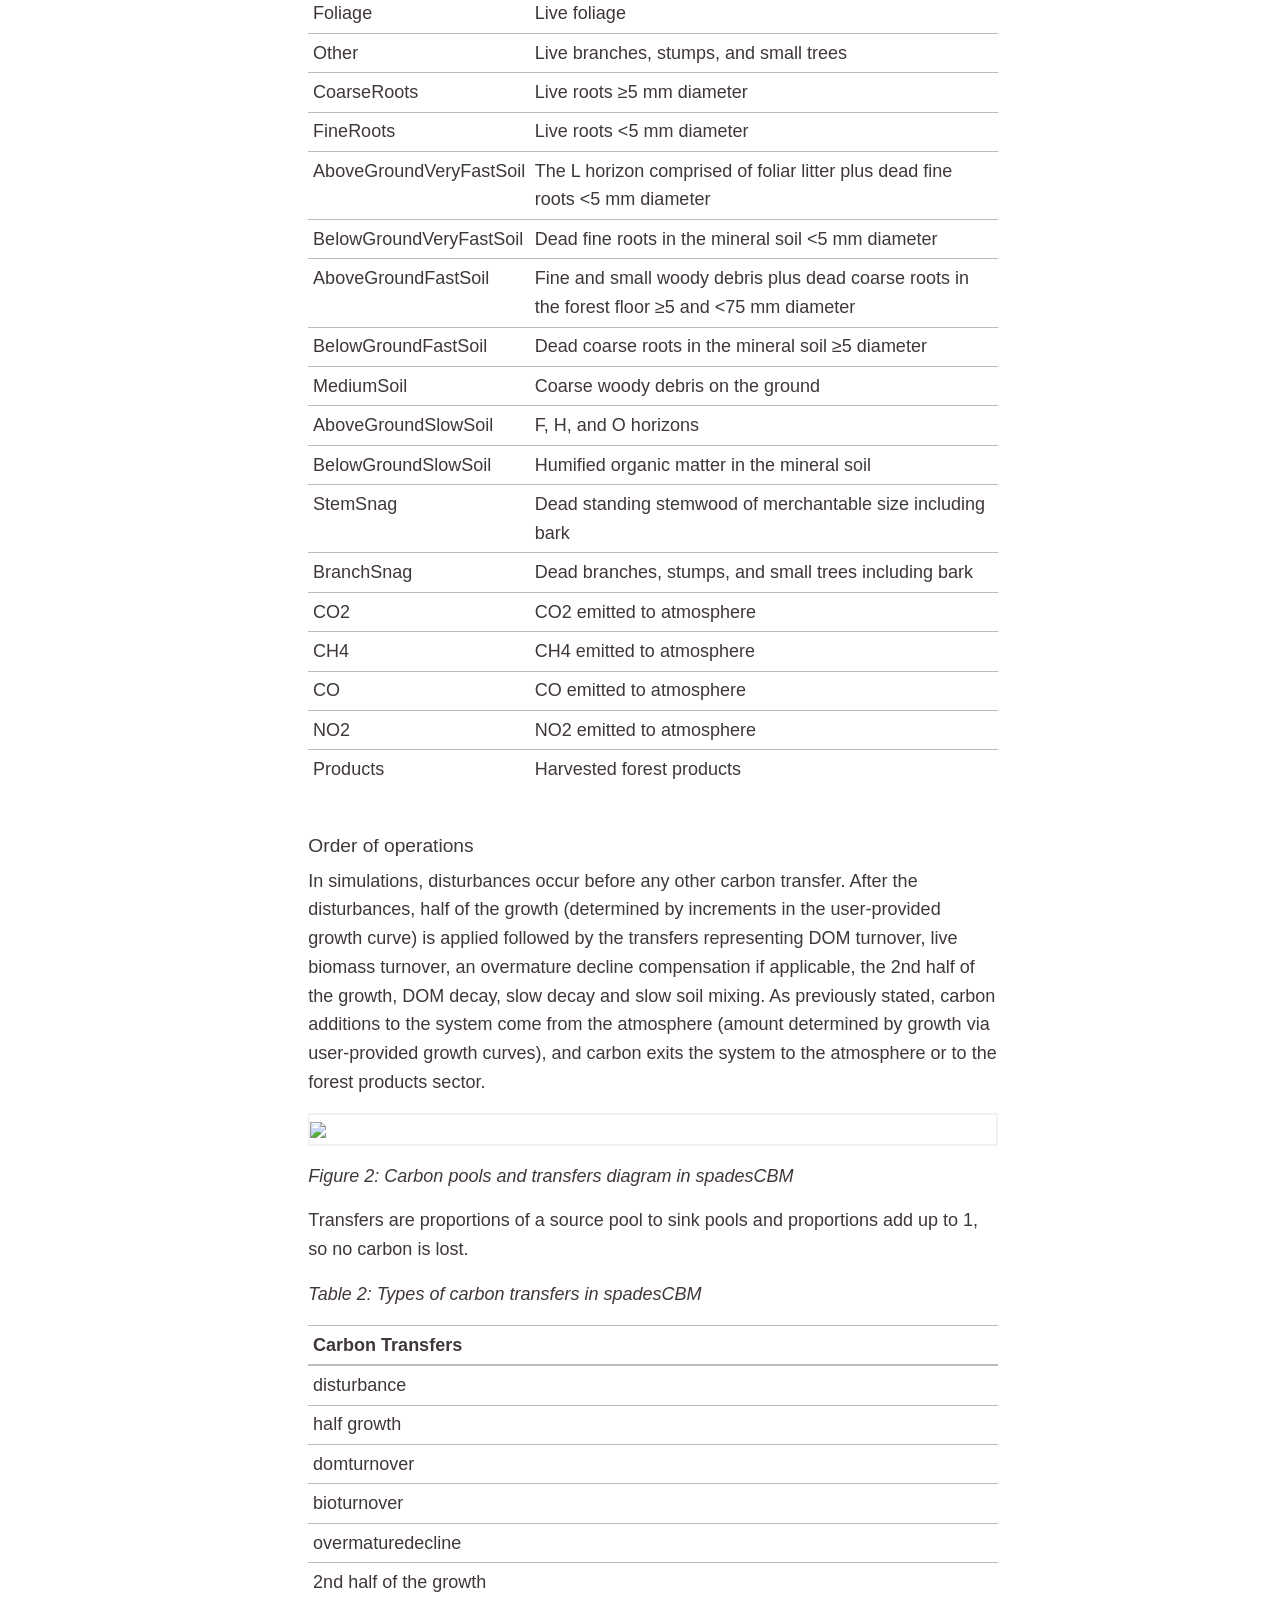
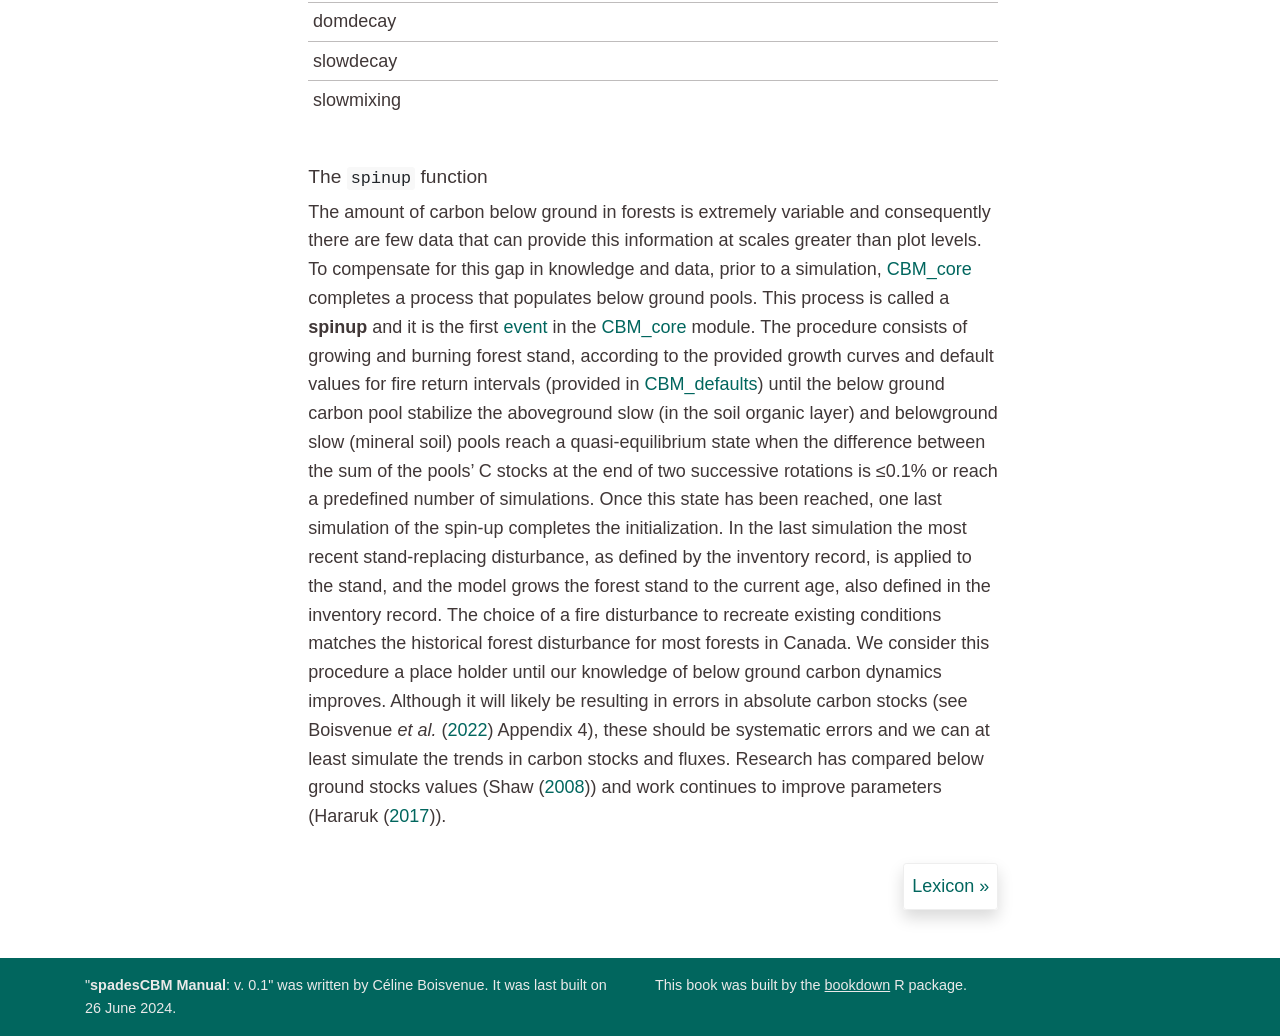
==== commit 9baca983: "Deploying to gh-pages from @ PredictiveEcology/spadesCBM@f4bcab1bc74bf5575ea806a9e916d3fdadc2c94c 🚀" ====
--- a/index.html
+++ b/index.html
@@ -13,7 +13,7 @@
 <meta name="twitter:title" content="Overview | spadesCBM Manual">
 <!-- JS --><script src="https://cdnjs.cloudflare.com/ajax/libs/clipboard.js/2.0.6/clipboard.min.js" integrity="sha256-inc5kl9MA1hkeYUt+EC3BhlIgyp/2jDIyBLS6k3UxPI=" crossorigin="anonymous"></script><script src="https://cdnjs.cloudflare.com/ajax/libs/fuse.js/6.4.6/fuse.js" integrity="sha512-zv6Ywkjyktsohkbp9bb45V6tEMoWhzFzXis+LrMehmJZZSys19Yxf1dopHx7WzIKxr5tK2dVcYmaCk2uqdjF4A==" crossorigin="anonymous"></script><script src="https://kit.fontawesome.com/6ecbd6c532.js" crossorigin="anonymous"></script><script src="libs/jquery-3.6.0/jquery-3.6.0.min.js"></script><meta name="viewport" content="width=device-width, initial-scale=1, shrink-to-fit=no">
 <link href="libs/bootstrap-4.6.0/bootstrap.min.css" rel="stylesheet">
-<script src="libs/bootstrap-4.6.0/bootstrap.bundle.min.js"></script><script src="libs/bs3compat-0.9.0/transition.js"></script><script src="libs/bs3compat-0.9.0/tabs.js"></script><script src="libs/bs3compat-0.9.0/bs3compat.js"></script><link href="libs/bs4_book-1.0.0/bs4_book.css" rel="stylesheet">
+<script src="libs/bootstrap-4.6.0/bootstrap.bundle.min.js"></script><script src="libs/bs3compat-0.10.0/transition.js"></script><script src="libs/bs3compat-0.10.0/tabs.js"></script><script src="libs/bs3compat-0.10.0/bs3compat.js"></script><link href="libs/bs4_book-1.0.0/bs4_book.css" rel="stylesheet">
 <script src="libs/bs4_book-1.0.0/bs4_book.js"></script><script src="https://cdnjs.cloudflare.com/ajax/libs/autocomplete.js/0.38.0/autocomplete.jquery.min.js" integrity="sha512-GU9ayf+66Xx2TmpxqJpliWbT5PiGYxpaG8rfnBEk1LL8l1KGkRShhngwdXK1UgqhAzWpZHSiYPc09/NwDQIGyg==" crossorigin="anonymous"></script><script src="https://cdnjs.cloudflare.com/ajax/libs/mark.js/8.11.1/mark.min.js" integrity="sha512-5CYOlHXGh6QpOFA/TeTylKLWfB3ftPsde7AnmhuitiTX4K5SqCLBeKro6sPS8ilsz1Q4NRx3v8Ko2IBiszzdww==" crossorigin="anonymous"></script><!-- CSS --><style type="text/css">
     
     div.hanging-indent{margin-left: 1.5em; text-indent: -1.5em;}
@@ -100,7 +100,7 @@
 In <a href="https://github.com/PredictiveEcology/spadesCBM.git">spadesCBM</a>, as in CBM, growth curves (<span class="math inline">\(m^3/ha\)</span>) are the main change-agent.</p>
 <p>The <a href="https://github.com/PredictiveEcology/CBM_vol2biomass.git">CBM_vol2biomass</a> module translates user-provided stand-level growth curves (<span class="math inline">\(m^3/ha\)</span>) into increments for specific above ground carbon pools (metric tonnes of carbon/ha) using <span class="citation">Boudewyn <em>et al.</em> (<a href="references.html#ref-boudewyn2007">2007</a>)</span> models (leading species specific) to which we added a smoothing algorithm to fill-in the gap between age 0 and the age at which growth curves have data.
 Note that <a href="https://github.com/PredictiveEcology/CBM_vol2biomass.git">CBM_vol2biomass</a> is also study-area specific, as <span class="citation">Boudewyn <em>et al.</em> (<a href="references.html#ref-boudewyn2007">2007</a>)</span> parameters are dominant species and <a href="https://predictiveecology.github.io/spadesCBM/lexicon.html#ecozone-vs-spatial-unit">ecozone</a> specific.</p>
-<p><a href="https://github.com/PredictiveEcology/CBM_defaults.git">CBM_defaults</a>, <a href="https://github.com/PredictiveEcology/CBM_vol2biomass.git">CBM_vol2biomass</a>, and <a href="https://github.com/PredictiveEcology/CBM_dataPrep_SK.git">CBM_dataPrep_SK</a> have one <a href="https://predictiveecology.github.io/spadesCBM/lexicon.html#events">event</a> (<code>init</code>), and need to be run only once (note that they will be <a href="https://predictiveecology.org/training/_book/Caching.html">cached</a> in our example). <a href="https://github.com/PredictiveEcology/CBM_dataPrep.git">CBM_dataPrep</a> has three data processing events, but also has a fourth event where disturbances are processed for each simulation year. There are two options for this disturbance-related event. If the user supplies their own disturbances, either directly or through the link of a disturbance model, these are read in with the <code>readDisturbances</code> event. If not, the module will use the default <code>readDisturbancesNTEMS</code> event and use national disturbance information from NTEMS for the study area.</p>
+<p>The <a href="https://predictiveecology.github.io/spadesCBM/lexicon.html#events">events</a> in the<a href="https://github.com/PredictiveEcology/CBM_defaults.git">CBM_defaults</a>, <a href="https://github.com/PredictiveEcology/CBM_vol2biomass.git">CBM_vol2biomass</a>, and <a href="https://github.com/PredictiveEcology/CBM_dataPrep_SK.git">CBM_dataPrep_SK</a> modules need to be run only once (note that they will be <a href="https://predictiveecology.org/training/_book/Caching.html">cached</a> in our example). <a href="https://github.com/PredictiveEcology/CBM_dataPrep.git">CBM_dataPrep</a> has four data processing events, but also has a fifth event where disturbances are processed for each simulation year. There are two options for this disturbance-related event. If the user supplies their own disturbances, either directly or through the link of a disturbance model, these are read in with the <code>readDisturbances</code> event. If not, the module will use the default <code>readDisturbancesNTEMS</code> event and use national disturbance information from NTEMS for the study area.</p>
 <p>These four modules provide the inputs to the <a href="https://github.com/PredictiveEcology/CBM_core.git">CBM_core</a> module, where carbon-transfers between pools are applied on a specified time step (in our example, yearly).
 This modularity enables users to access and change default parameters, change inputs, connect dynamically to external modules that modify the landscape, and assess the impact of these changes.
 We are working on various implementations of this modelling system and making these available to the community in the <a href="https://github.com/PredictiveEcology">Preditive Ecology</a> GitHub repository.
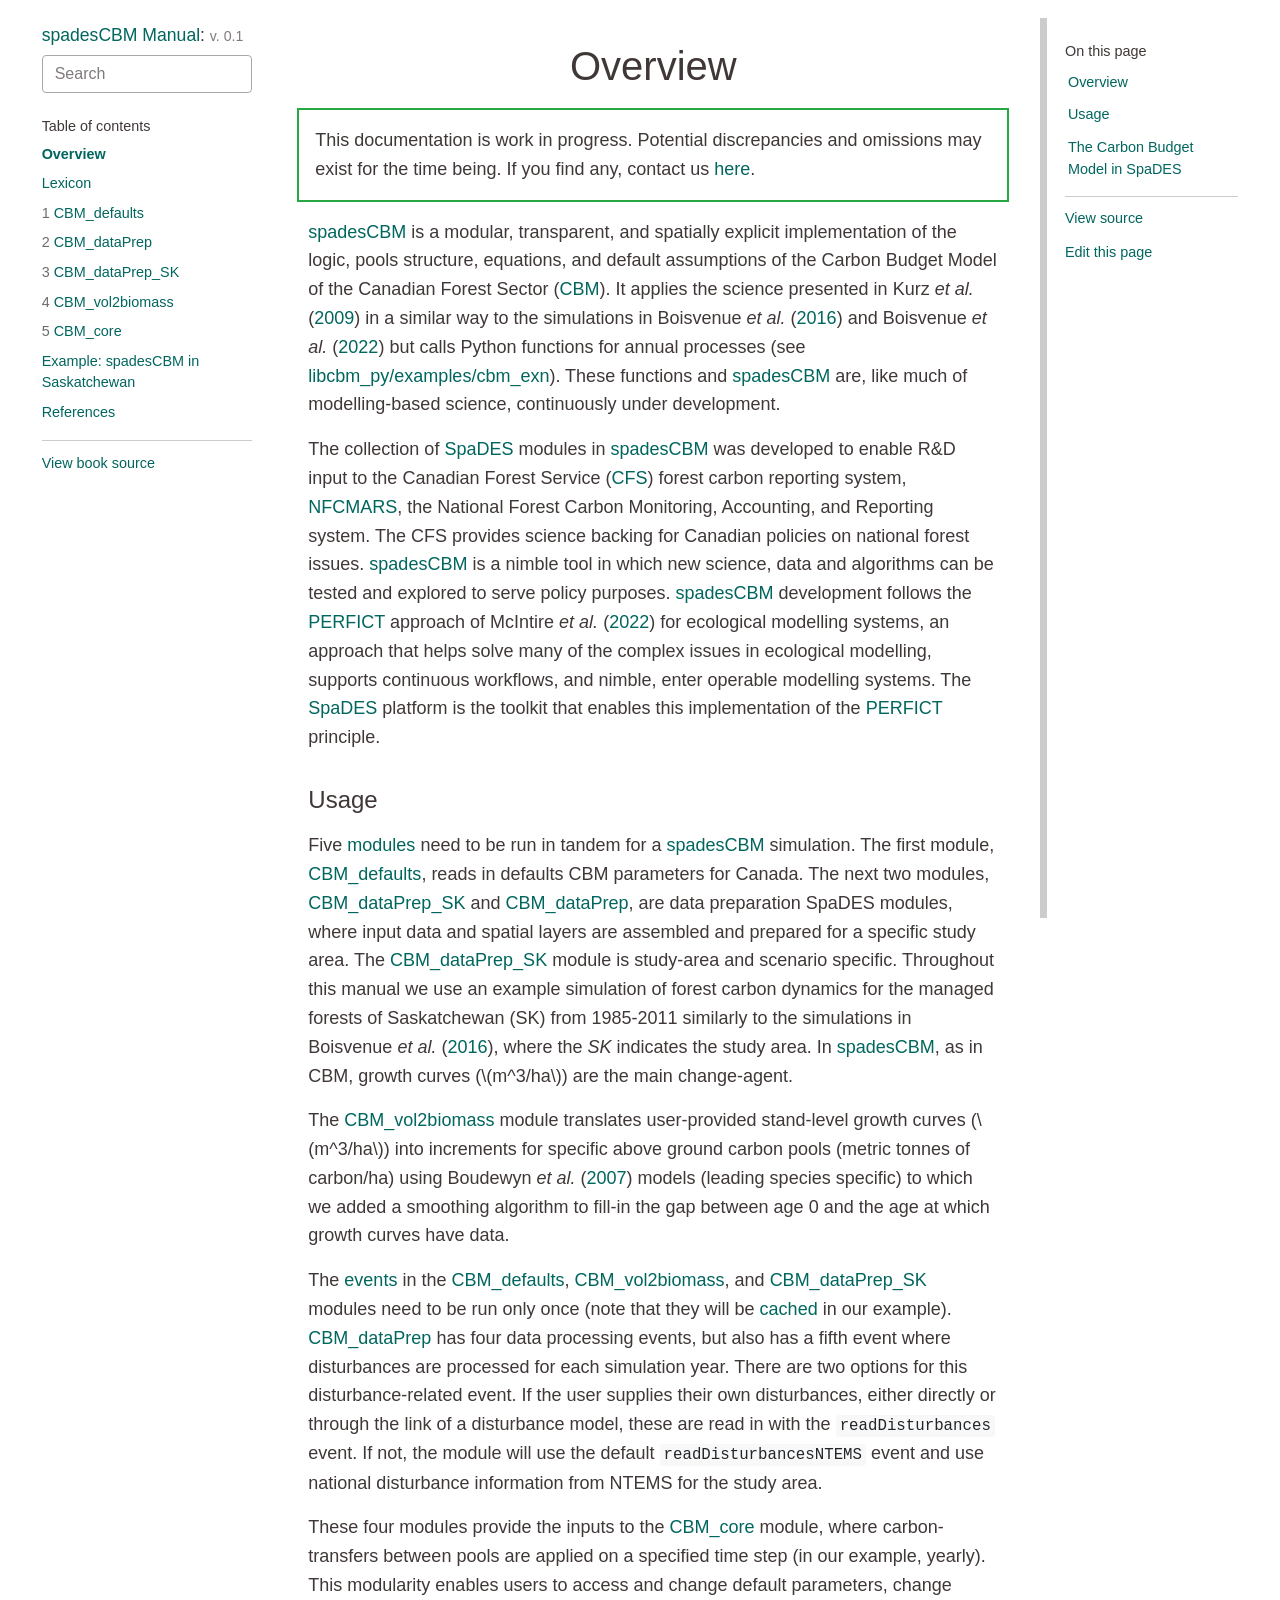
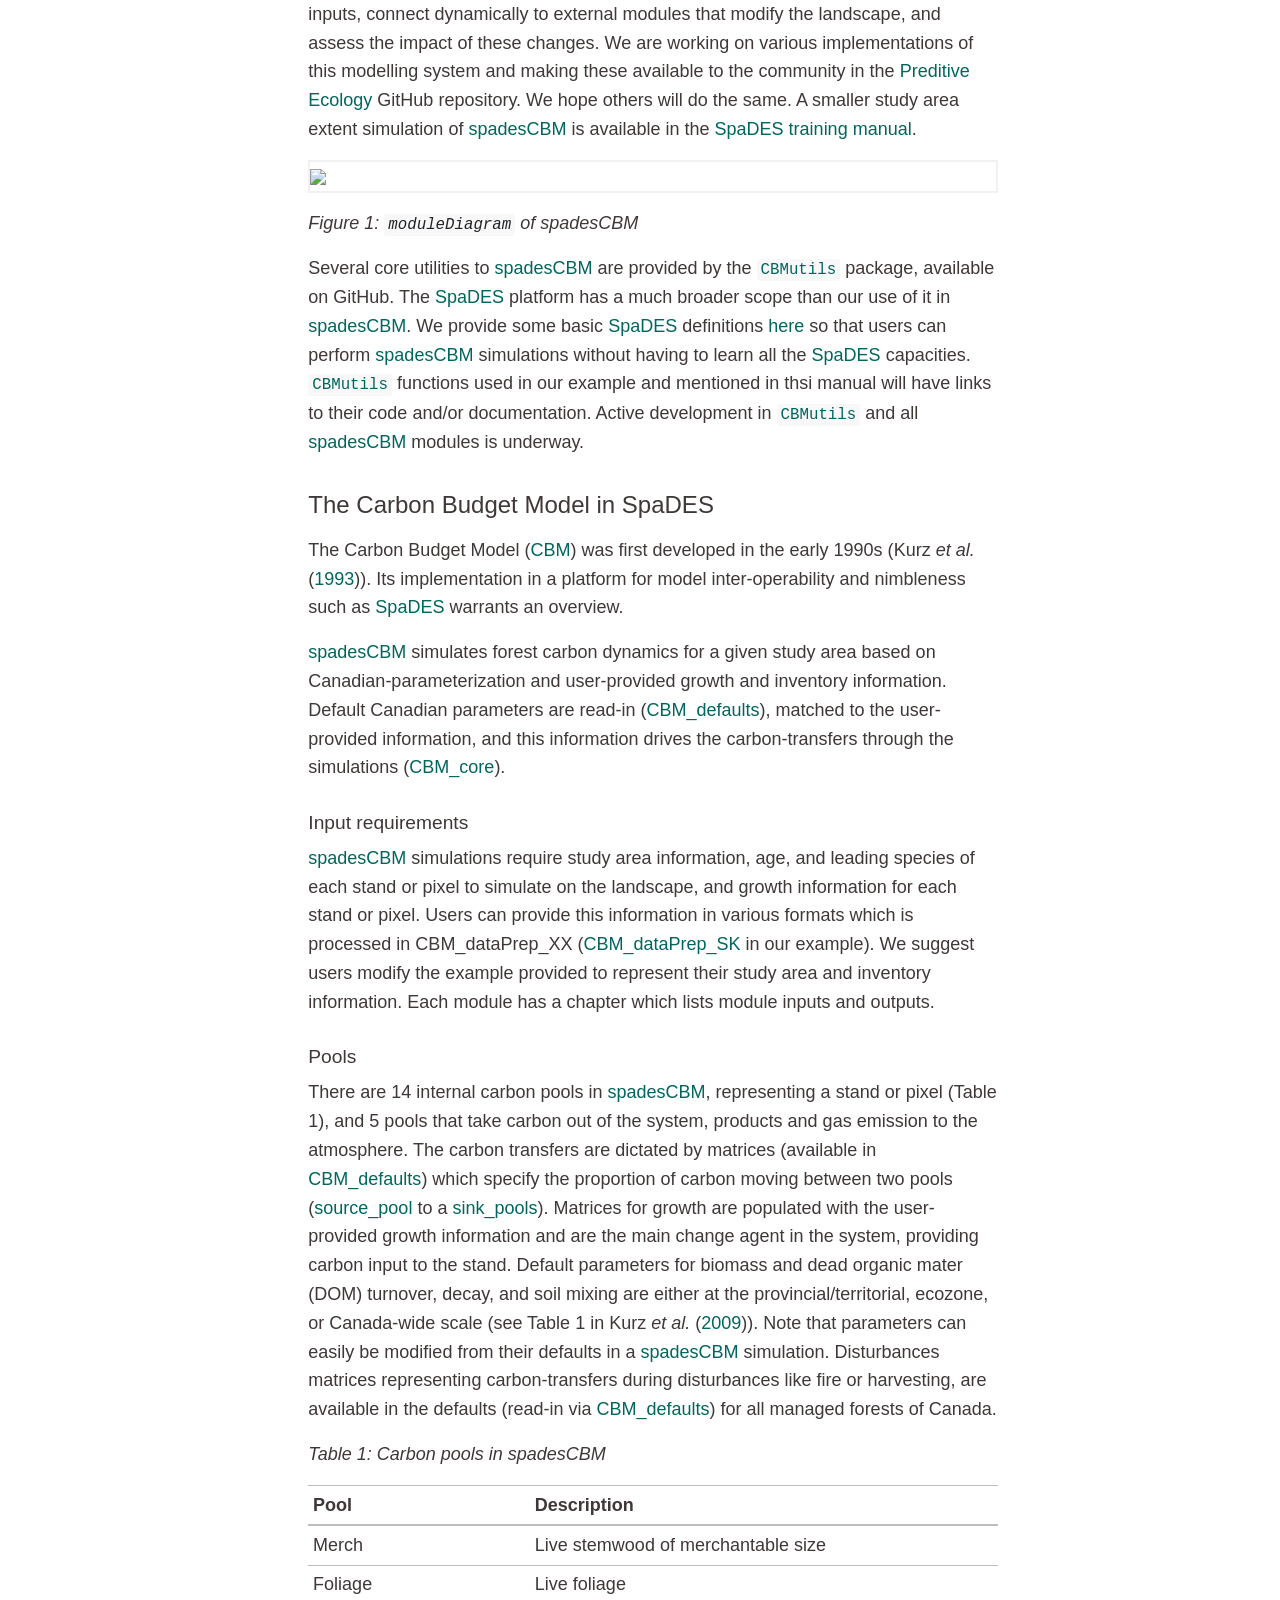
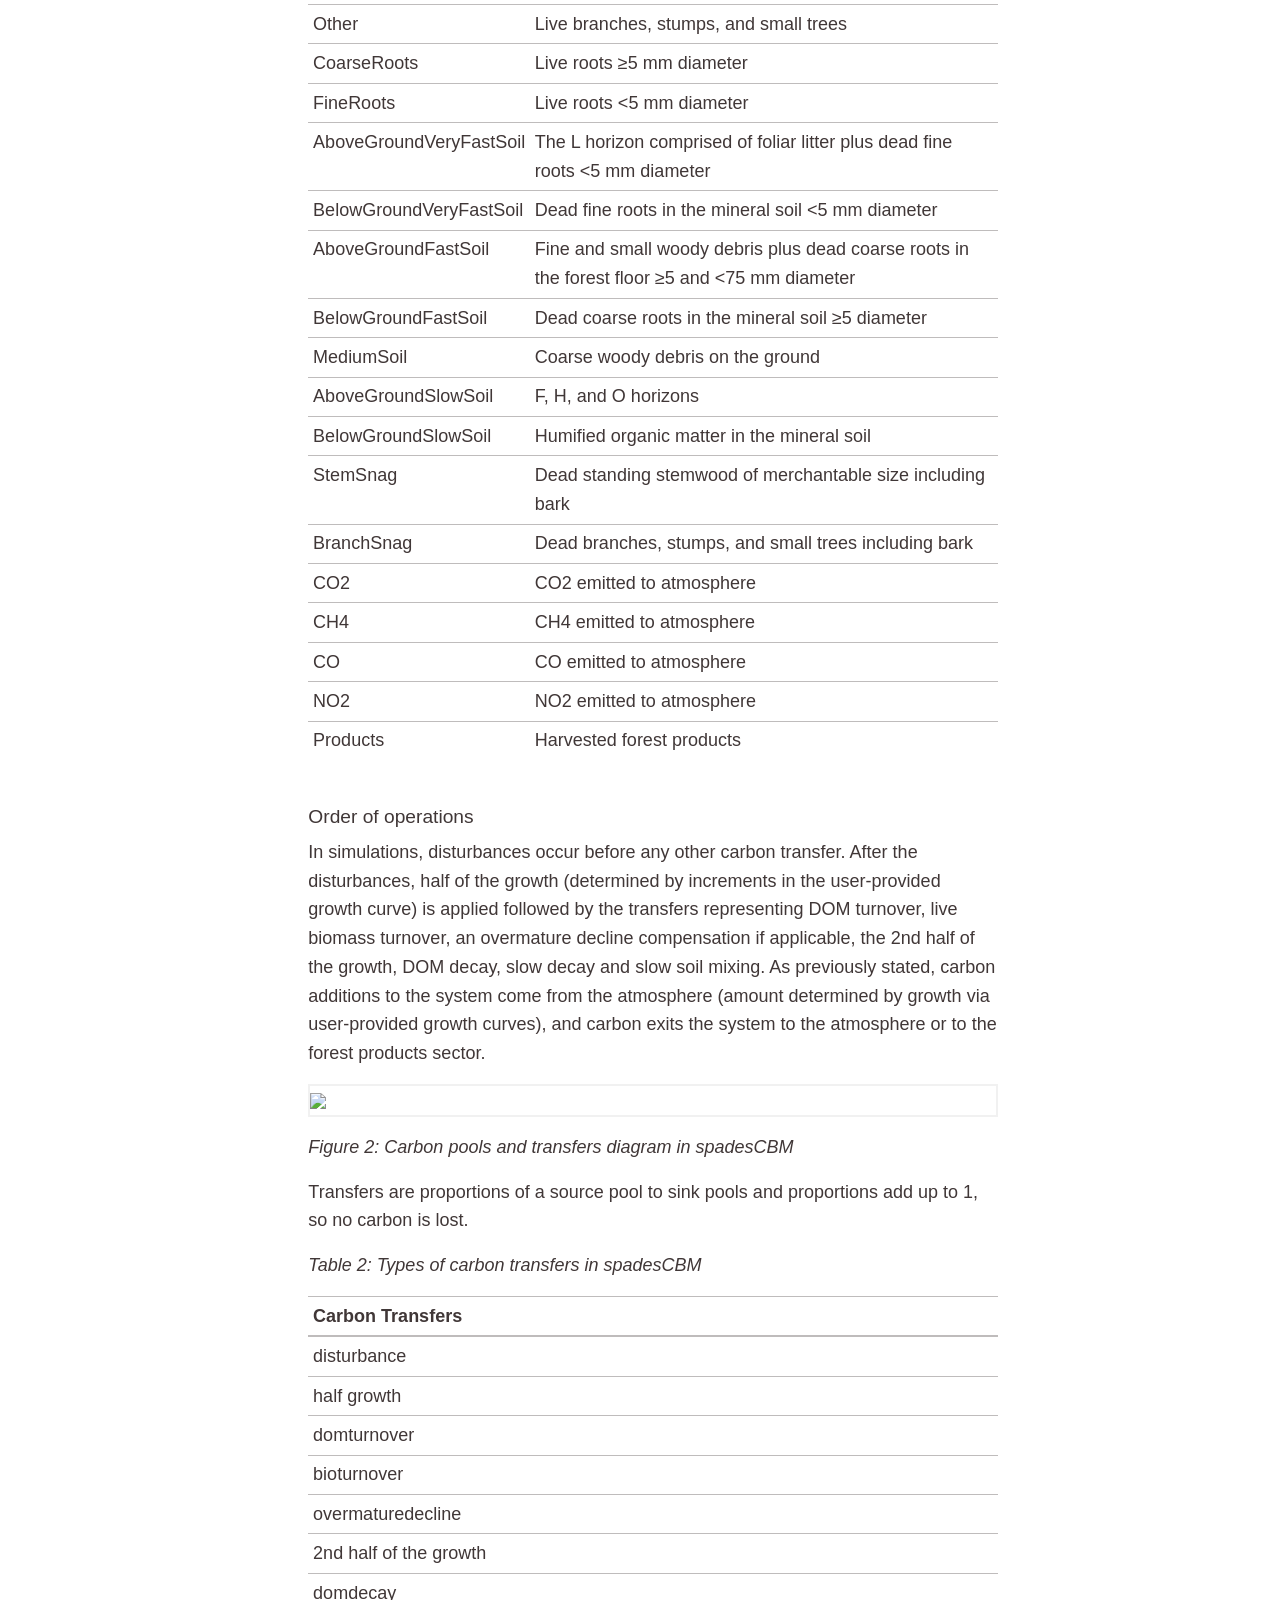
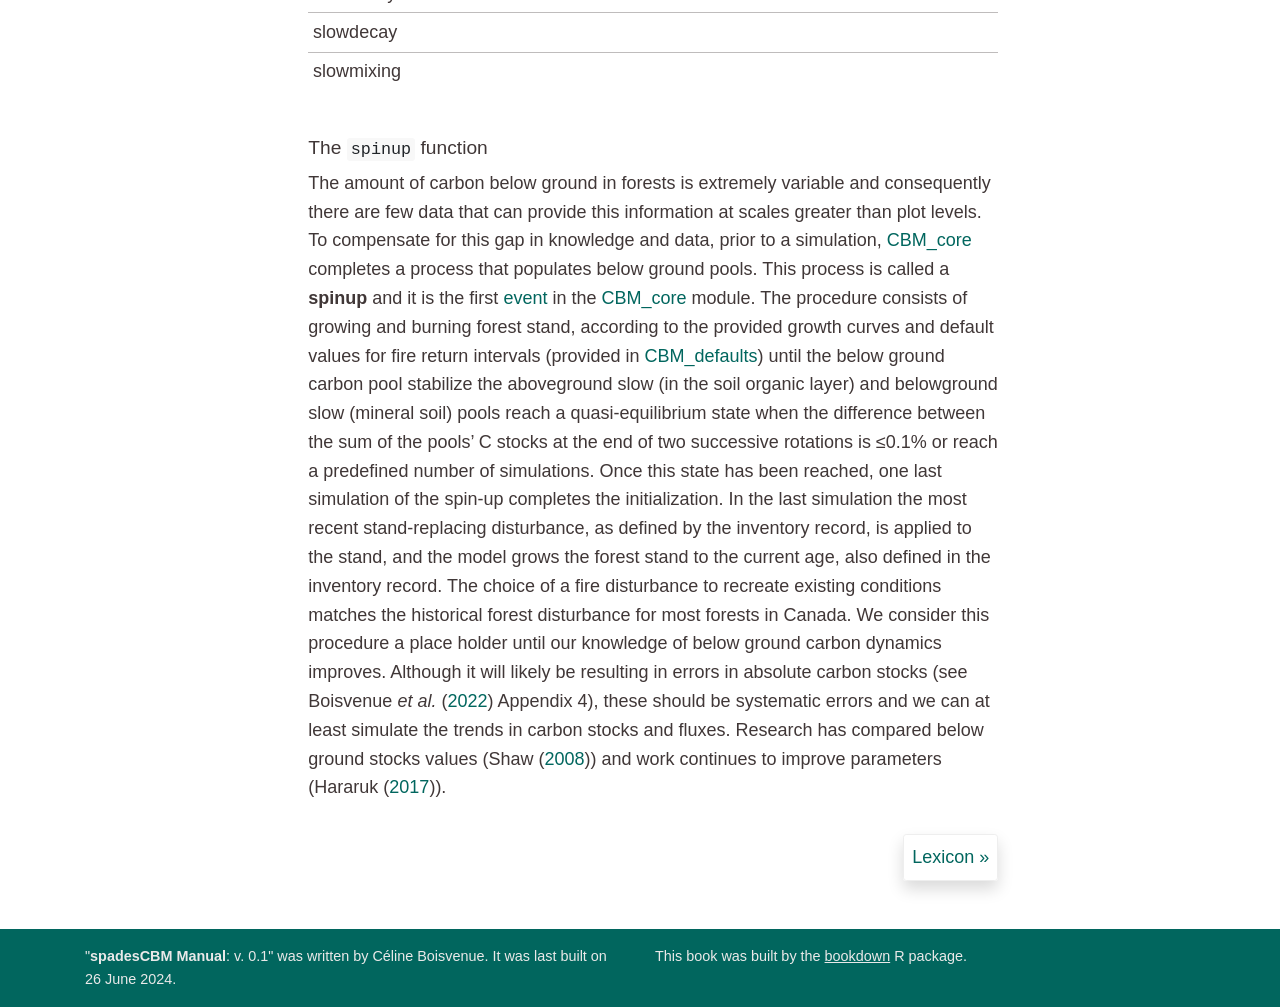
==== commit 1fd94ea1: "Deploying to gh-pages from @ PredictiveEcology/spadesCBM@ab6aa2adfbe90e3f33c85de8a54409056fa31ba1 🚀" ====
--- a/index.html
+++ b/index.html
@@ -6,14 +6,14 @@
 <meta name="viewport" content="width=device-width, initial-scale=1, shrink-to-fit=no">
 <title>Overview | spadesCBM Manual</title>
 <meta name="author" content="Céline Boisvenue">
-<meta name="generator" content="bookdown 0.46 with bs4_book()">
+<meta name="generator" content="bookdown 0.47 with bs4_book()">
 <meta property="og:title" content="Overview | spadesCBM Manual">
 <meta property="og:type" content="book">
 <meta name="twitter:card" content="summary">
 <meta name="twitter:title" content="Overview | spadesCBM Manual">
 <!-- JS --><script src="https://cdnjs.cloudflare.com/ajax/libs/clipboard.js/2.0.6/clipboard.min.js" integrity="sha256-inc5kl9MA1hkeYUt+EC3BhlIgyp/2jDIyBLS6k3UxPI=" crossorigin="anonymous"></script><script src="https://cdnjs.cloudflare.com/ajax/libs/fuse.js/6.4.6/fuse.js" integrity="sha512-zv6Ywkjyktsohkbp9bb45V6tEMoWhzFzXis+LrMehmJZZSys19Yxf1dopHx7WzIKxr5tK2dVcYmaCk2uqdjF4A==" crossorigin="anonymous"></script><script src="https://kit.fontawesome.com/6ecbd6c532.js" crossorigin="anonymous"></script><script src="libs/jquery-3.6.0/jquery-3.6.0.min.js"></script><meta name="viewport" content="width=device-width, initial-scale=1, shrink-to-fit=no">
 <link href="libs/bootstrap-4.6.0/bootstrap.min.css" rel="stylesheet">
-<script src="libs/bootstrap-4.6.0/bootstrap.bundle.min.js"></script><script src="libs/bs3compat-0.10.0/transition.js"></script><script src="libs/bs3compat-0.10.0/tabs.js"></script><script src="libs/bs3compat-0.10.0/bs3compat.js"></script><link href="libs/bs4_book-1.0.0/bs4_book.css" rel="stylesheet">
+<script src="libs/bootstrap-4.6.0/bootstrap.bundle.min.js"></script><script src="libs/bs3compat-0.12.0/transition.js"></script><script src="libs/bs3compat-0.12.0/tabs.js"></script><script src="libs/bs3compat-0.12.0/bs3compat.js"></script><link href="libs/bs4_book-1.0.0/bs4_book.css" rel="stylesheet">
 <script src="libs/bs4_book-1.0.0/bs4_book.js"></script><script src="https://cdnjs.cloudflare.com/ajax/libs/autocomplete.js/0.38.0/autocomplete.jquery.min.js" integrity="sha512-GU9ayf+66Xx2TmpxqJpliWbT5PiGYxpaG8rfnBEk1LL8l1KGkRShhngwdXK1UgqhAzWpZHSiYPc09/NwDQIGyg==" crossorigin="anonymous"></script><script src="https://cdnjs.cloudflare.com/ajax/libs/mark.js/8.11.1/mark.min.js" integrity="sha512-5CYOlHXGh6QpOFA/TeTylKLWfB3ftPsde7AnmhuitiTX4K5SqCLBeKro6sPS8ilsz1Q4NRx3v8Ko2IBiszzdww==" crossorigin="anonymous"></script><!-- CSS --><style type="text/css">
     
     div.hanging-indent{margin-left: 1.5em; text-indent: -1.5em;}
@@ -87,7 +87,7 @@
 <h1>Overview<a class="anchor" aria-label="anchor" href="#overview"><i class="fas fa-link"></i></a>
 </h1>
 <div class="rmdimportant">
-<p>This documentation is work in progress. Potential discrepancies and omissions may exist for the time being. If you find any, contact us <a href="%22https://github.com/PredictiveEcology/spadesCBM/issues%22">here</a>.</p>
+<p>This documentation is work in progress. Potential discrepancies and omissions may exist for the time being. If you find any, contact us <a href="https://github.com/PredictiveEcology/spadesCBM/issues">here</a>.</p>
 </div>
 <p><a href="https://github.com/PredictiveEcology/spadesCBM.git">spadesCBM</a> is a modular, transparent, and spatially explicit implementation of the logic, pools structure, equations, and default assumptions of the Carbon Budget Model of the Canadian Forest Sector (<a href="https://natural-resources.canada.ca/climate-change/climate-change-impacts-forests/carbon-accounting/carbon-budget-model/13107">CBM</a>). It applies the science presented in <span class="citation">Kurz <em>et al.</em> (<a href="references.html#ref-kurz2009">2009</a>)</span> in a similar way to the simulations in <span class="citation">Boisvenue <em>et al.</em> (<a href="references.html#ref-boisvenue2016">2016</a>)</span> and <span class="citation">Boisvenue <em>et al.</em> (<a href="references.html#ref-boisvenue2022">2022</a>)</span> but calls Python functions for annual processes (see <a href="https://github.com/cat-cfs/libcbm_py/tree/main/examples/cbm_exn">libcbm_py/examples/cbm_exn</a>). These functions and <a href="https://github.com/PredictiveEcology/spadesCBM.git">spadesCBM</a> are, like much of modelling-based science, continuously under development.</p>
 <p>The collection of <a href="https://SpaDES.PredictiveEcology.org">SpaDES</a> modules in <a href="https://github.com/PredictiveEcology/spadesCBM.git">spadesCBM</a> was developed to enable R&amp;D input to the Canadian Forest Service (<a href="https://natural-resources.canada.ca/climate-change/climate-change-impacts-forests/carbon-budget-model">CFS</a>) forest carbon reporting system, <a href="https://natural-resources.canada.ca/climate-change/forest-carbon/canada-s-forest-carbon-reporting-system">NFCMARS</a>, the National Forest Carbon Monitoring, Accounting, and Reporting system. The CFS provides science backing for Canadian policies on national forest issues. <a href="https://github.com/PredictiveEcology/spadesCBM.git">spadesCBM</a> is a nimble tool in which new science, data and algorithms can be tested and explored to serve policy purposes. <a href="https://github.com/PredictiveEcology/spadesCBM.git">spadesCBM</a> development follows the <a href="https://predictiveecology.github.io/spadesCBM/lexicon.html#basic-structure-of-a-spades-project">PERFICT</a> approach of <span class="citation">McIntire <em>et al.</em> (<a href="references.html#ref-mcintire2022">2022</a>)</span> for ecological modelling systems, an approach that helps solve many of the complex issues in ecological modelling, supports continuous workflows, and nimble, enter operable modelling systems. The <a href="https://SpaDES.PredictiveEcology.org">SpaDES</a> platform is the toolkit that enables this implementation of the <a href="https://predictiveecology.github.io/spadesCBM/lexicon.html#basic-structure-of-a-spades-project">PERFICT</a> principle.</p>
@@ -98,9 +98,8 @@
 The first module, <a href="https://github.com/PredictiveEcology/CBM_defaults.git">CBM_defaults</a>, reads in defaults CBM parameters for Canada. The next two modules, <a href="https://github.com/PredictiveEcology/CBM_dataPrep_SK.git">CBM_dataPrep_SK</a> and <a href="https://github.com/PredictiveEcology/CBM_dataPrep.git">CBM_dataPrep</a>, are data preparation SpaDES modules, where input data and spatial layers are assembled and prepared for a specific study area. The <a href="https://github.com/PredictiveEcology/CBM_dataPrep_SK.git">CBM_dataPrep_SK</a> module is study-area and scenario specific.
 Throughout this manual we use an example simulation of forest carbon dynamics for the managed forests of Saskatchewan (SK) from 1985-2011 similarly to the simulations in <span class="citation">Boisvenue <em>et al.</em> (<a href="references.html#ref-boisvenue2016">2016</a>)</span>, where the <em>SK</em> indicates the study area.
 In <a href="https://github.com/PredictiveEcology/spadesCBM.git">spadesCBM</a>, as in CBM, growth curves (<span class="math inline">\(m^3/ha\)</span>) are the main change-agent.</p>
-<p>The <a href="https://github.com/PredictiveEcology/CBM_vol2biomass.git">CBM_vol2biomass</a> module translates user-provided stand-level growth curves (<span class="math inline">\(m^3/ha\)</span>) into increments for specific above ground carbon pools (metric tonnes of carbon/ha) using <span class="citation">Boudewyn <em>et al.</em> (<a href="references.html#ref-boudewyn2007">2007</a>)</span> models (leading species specific) to which we added a smoothing algorithm to fill-in the gap between age 0 and the age at which growth curves have data.
-Note that <a href="https://github.com/PredictiveEcology/CBM_vol2biomass.git">CBM_vol2biomass</a> is also study-area specific, as <span class="citation">Boudewyn <em>et al.</em> (<a href="references.html#ref-boudewyn2007">2007</a>)</span> parameters are dominant species and <a href="https://predictiveecology.github.io/spadesCBM/lexicon.html#ecozone-vs-spatial-unit">ecozone</a> specific.</p>
-<p>The <a href="https://predictiveecology.github.io/spadesCBM/lexicon.html#events">events</a> in the<a href="https://github.com/PredictiveEcology/CBM_defaults.git">CBM_defaults</a>, <a href="https://github.com/PredictiveEcology/CBM_vol2biomass.git">CBM_vol2biomass</a>, and <a href="https://github.com/PredictiveEcology/CBM_dataPrep_SK.git">CBM_dataPrep_SK</a> modules need to be run only once (note that they will be <a href="https://predictiveecology.org/training/_book/Caching.html">cached</a> in our example). <a href="https://github.com/PredictiveEcology/CBM_dataPrep.git">CBM_dataPrep</a> has four data processing events, but also has a fifth event where disturbances are processed for each simulation year. There are two options for this disturbance-related event. If the user supplies their own disturbances, either directly or through the link of a disturbance model, these are read in with the <code>readDisturbances</code> event. If not, the module will use the default <code>readDisturbancesNTEMS</code> event and use national disturbance information from NTEMS for the study area.</p>
+<p>The <a href="https://github.com/PredictiveEcology/CBM_vol2biomass.git">CBM_vol2biomass</a> module translates user-provided stand-level growth curves (<span class="math inline">\(m^3/ha\)</span>) into increments for specific above ground carbon pools (metric tonnes of carbon/ha) using <span class="citation">Boudewyn <em>et al.</em> (<a href="references.html#ref-boudewyn2007">2007</a>)</span> models (leading species specific) to which we added a smoothing algorithm to fill-in the gap between age 0 and the age at which growth curves have data.</p>
+<p>The <a href="https://predictiveecology.github.io/spadesCBM/lexicon.html#events">events</a> in the <a href="https://github.com/PredictiveEcology/CBM_defaults.git">CBM_defaults</a>, <a href="https://github.com/PredictiveEcology/CBM_vol2biomass.git">CBM_vol2biomass</a>, and <a href="https://github.com/PredictiveEcology/CBM_dataPrep_SK.git">CBM_dataPrep_SK</a> modules need to be run only once (note that they will be <a href="https://predictiveecology.org/training/_book/Caching.html">cached</a> in our example). <a href="https://github.com/PredictiveEcology/CBM_dataPrep.git">CBM_dataPrep</a> has four data processing events, but also has a fifth event where disturbances are processed for each simulation year. There are two options for this disturbance-related event. If the user supplies their own disturbances, either directly or through the link of a disturbance model, these are read in with the <code>readDisturbances</code> event. If not, the module will use the default <code>readDisturbancesNTEMS</code> event and use national disturbance information from NTEMS for the study area.</p>
 <p>These four modules provide the inputs to the <a href="https://github.com/PredictiveEcology/CBM_core.git">CBM_core</a> module, where carbon-transfers between pools are applied on a specified time step (in our example, yearly).
 This modularity enables users to access and change default parameters, change inputs, connect dynamically to external modules that modify the landscape, and assess the impact of these changes.
 We are working on various implementations of this modelling system and making these available to the community in the <a href="https://github.com/PredictiveEcology">Preditive Ecology</a> GitHub repository.
@@ -108,17 +107,17 @@
 A smaller study area extent simulation of <a href="https://github.com/PredictiveEcology/spadesCBM.git">spadesCBM</a> is available in the <a href="https://SpaDES.PredictiveEcology.org">SpaDES</a> <a href="https://predictiveecology.org/training/_book/spadesCBMDemo.html">training manual</a>.</p>
 <div class="inline-figure"><img src="https://raw.githubusercontent.com/PredictiveEcology/spadesCBM/main/manual/images/spadesCBMmoduleDiagram.png" fig-align="center" width="700"></div>
 <p><em>Figure 1: <code>moduleDiagram</code> of spadesCBM</em></p>
-<p>Several core utilities to <a href="https://github.com/PredictiveEcology/spadesCBM.git">spadesCBM</a> are provided by the <a href="https://github.com/PredictiveEcology/CBMutils/tree/development"><code>CBMutils</code></a> package, available on GitHub. The <a href="https://SpaDES.PredictiveEcology.org">SpaDES</a> platform has a much broader scope than our use of it in <a href="https://github.com/PredictiveEcology/spadesCBM.git">spadesCBM</a>. We provide some basic <a href="https://SpaDES.PredictiveEcology.org">SpaDES</a> definitions <a href="https://predictiveecology.github.io/spadesCBM/lexicon.html">here</a> so that users can perform <a href="https://github.com/PredictiveEcology/spadesCBM.git">spadesCBM</a> simulations without having to learn all the <a href="https://SpaDES.PredictiveEcology.org">SpaDES</a> capacities. <a href="https://github.com/PredictiveEcology/CBMutils/tree/development"><code>CBMutils</code></a> functions used in our example and mentioned in thsi manual will have links to their code and/or documentation. Active development in <a href="https://github.com/PredictiveEcology/CBMutils/tree/development"><code>CBMutils</code></a> and all <a href="https://github.com/PredictiveEcology/spadesCBM.git">spadesCBM</a> modules is underway.</p>
+<p>Several core utilities to <a href="https://github.com/PredictiveEcology/spadesCBM.git">spadesCBM</a> are provided by the <a href="https://github.com/PredictiveEcology/CBMutils/"><code>CBMutils</code></a> package, available on GitHub. The <a href="https://SpaDES.PredictiveEcology.org">SpaDES</a> platform has a much broader scope than our use of it in <a href="https://github.com/PredictiveEcology/spadesCBM.git">spadesCBM</a>. We provide some basic <a href="https://SpaDES.PredictiveEcology.org">SpaDES</a> definitions <a href="https://predictiveecology.github.io/spadesCBM/lexicon.html">here</a> so that users can perform <a href="https://github.com/PredictiveEcology/spadesCBM.git">spadesCBM</a> simulations without having to learn all the <a href="https://SpaDES.PredictiveEcology.org">SpaDES</a> capacities. <a href="https://github.com/PredictiveEcology/CBMutils/"><code>CBMutils</code></a> functions used in our example and mentioned in thsi manual will have links to their code and/or documentation. Active development in <a href="https://github.com/PredictiveEcology/CBMutils/"><code>CBMutils</code></a> and all <a href="https://github.com/PredictiveEcology/spadesCBM.git">spadesCBM</a> modules is underway.</p>
 </div>
 <div id="the-carbon-budget-model-in-spades" class="section level2 unnumbered">
 <h2>The Carbon Budget Model in SpaDES<a class="anchor" aria-label="anchor" href="#the-carbon-budget-model-in-spades"><i class="fas fa-link"></i></a>
 </h2>
 <p>The Carbon Budget Model (<a href="https://natural-resources.canada.ca/climate-change/climate-change-impacts-forests/carbon-accounting/carbon-budget-model/13107">CBM</a>) was first developed in the early 1990s (<span class="citation">Kurz <em>et al.</em> (<a href="references.html#ref-kurz1993">1993</a>)</span>). Its implementation in a platform for model inter-operability and nimbleness such as <a href="https://SpaDES.PredictiveEcology.org">SpaDES</a> warrants an overview.</p>
-<p><a href="https://github.com/PredictiveEcology/spadesCBM.git">spadesCBM</a> simulates forest carbon dynamics for a given study area based on Canadian-parameterization and user-provided growth and inventory information. Default Canadian parameters are read-in (<a href="https://github.com/PredictiveEcology/CBM_defaults.git">CBM_defaults</a>), matched to the user-provided information (<a href="https://github.com/PredictiveEcology/CBM_dataPrep_SK.git">CBM_dataPrep_SK</a> and <a href="https://github.com/PredictiveEcology/CBM_vol2biomass.git">CBM_vol2biomass</a>), and this information drives the carbon-transfers through the simulations (<a href="https://github.com/PredictiveEcology/CBM_core.git">CBM_core</a>).</p>
+<p><a href="https://github.com/PredictiveEcology/spadesCBM.git">spadesCBM</a> simulates forest carbon dynamics for a given study area based on Canadian-parameterization and user-provided growth and inventory information. Default Canadian parameters are read-in (<a href="https://github.com/PredictiveEcology/CBM_defaults.git">CBM_defaults</a>), matched to the user-provided information, and this information drives the carbon-transfers through the simulations (<a href="https://github.com/PredictiveEcology/CBM_core.git">CBM_core</a>).</p>
 <div id="input-requirements" class="section level3 unnumbered">
 <h3>Input requirements<a class="anchor" aria-label="anchor" href="#input-requirements"><i class="fas fa-link"></i></a>
 </h3>
-<p><a href="https://github.com/PredictiveEcology/spadesCBM.git">spadesCBM</a> simulations require study area information, age, and leading species of each stand or pixel to simulate on the landscape, and growth information for each stand or pixel. Users can provide this information in various formats which is processed in <a href="https://github.com/PredictiveEcology/CBM_dataPrep_SK.git">CBM_dataPrep_SK</a> and in <a href="https://github.com/PredictiveEcology/CBM_vol2biomass.git">CBM_vol2biomass</a>. We suggest users modify the example provided to represent their study area and inventory information. Each module has a chapter which lists module inputs and outputs.</p>
+<p><a href="https://github.com/PredictiveEcology/spadesCBM.git">spadesCBM</a> simulations require study area information, age, and leading species of each stand or pixel to simulate on the landscape, and growth information for each stand or pixel. Users can provide this information in various formats which is processed in CBM_dataPrep_XX (<a href="https://github.com/PredictiveEcology/CBM_dataPrep_SK.git">CBM_dataPrep_SK</a> in our example). We suggest users modify the example provided to represent their study area and inventory information. Each module has a chapter which lists module inputs and outputs.</p>
 </div>
 <div id="pools" class="section level3 unnumbered">
 <h3>Pools<a class="anchor" aria-label="anchor" href="#pools"><i class="fas fa-link"></i></a>
